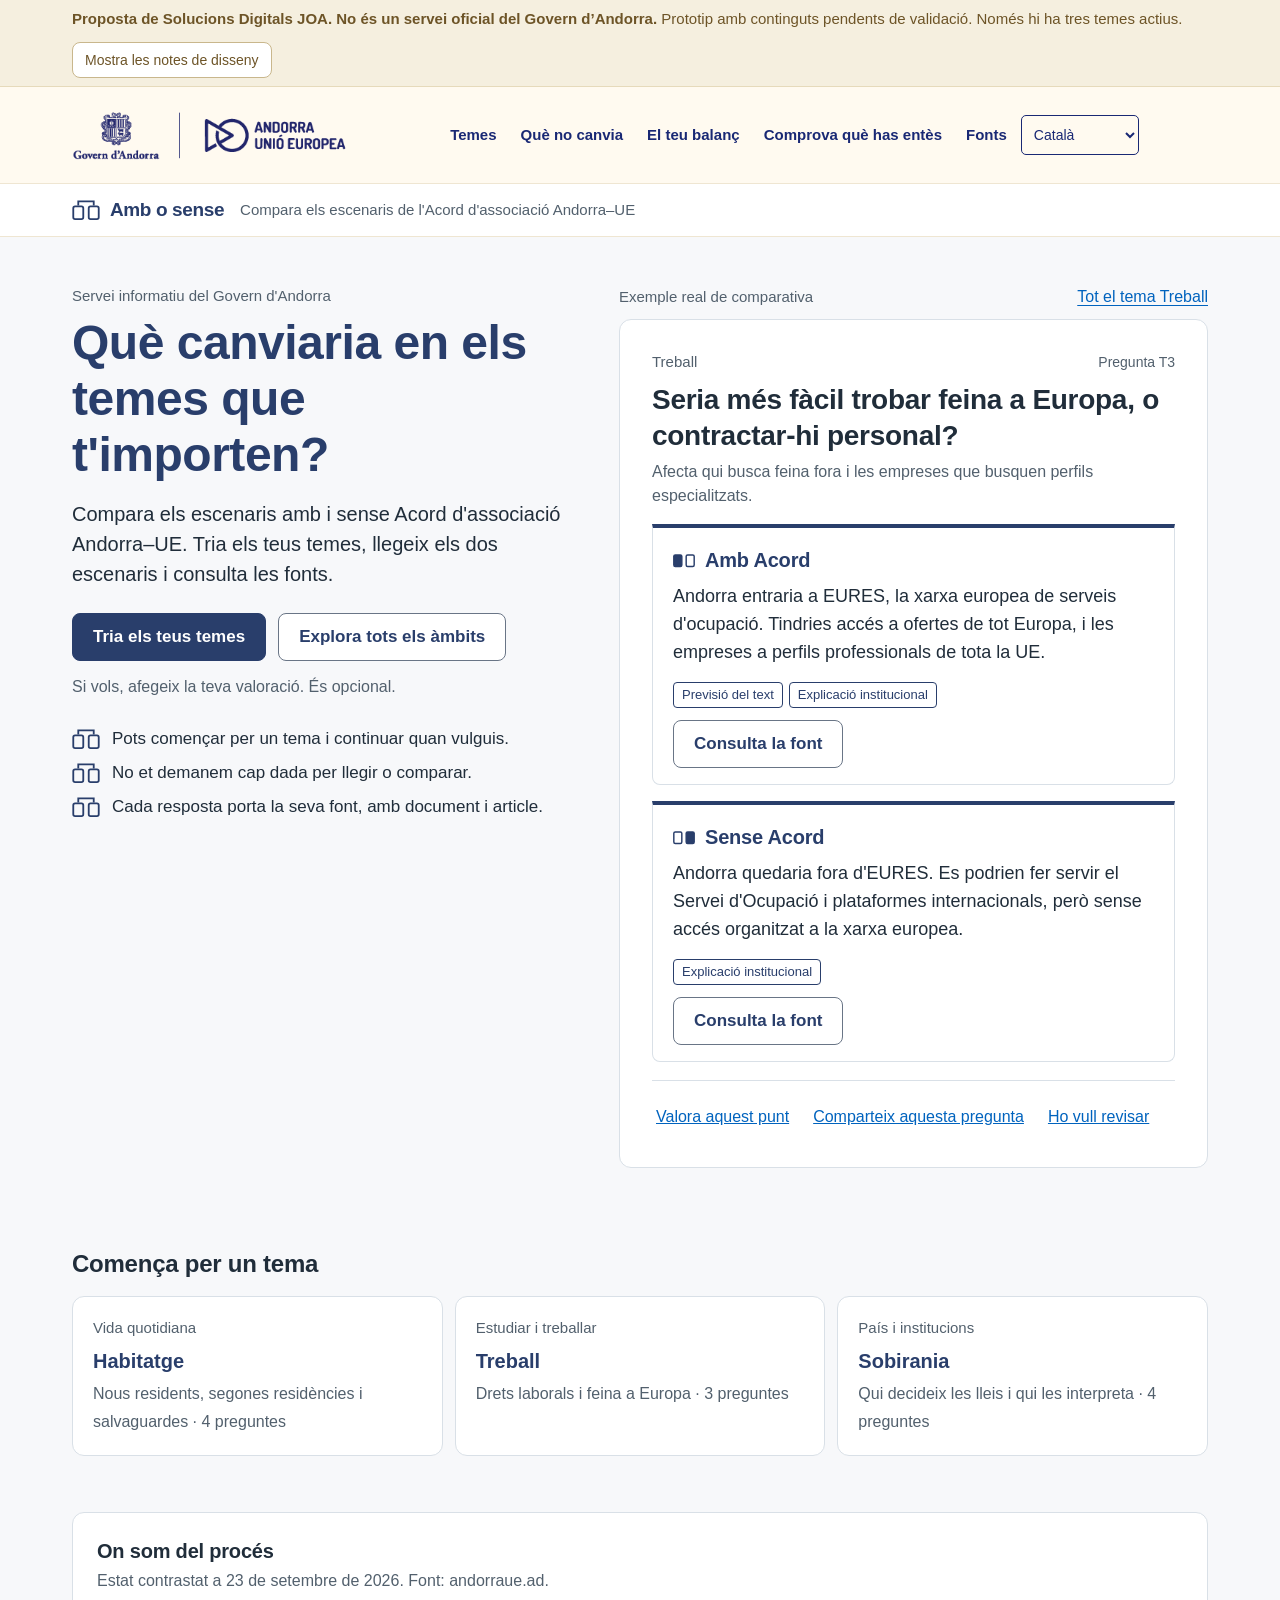
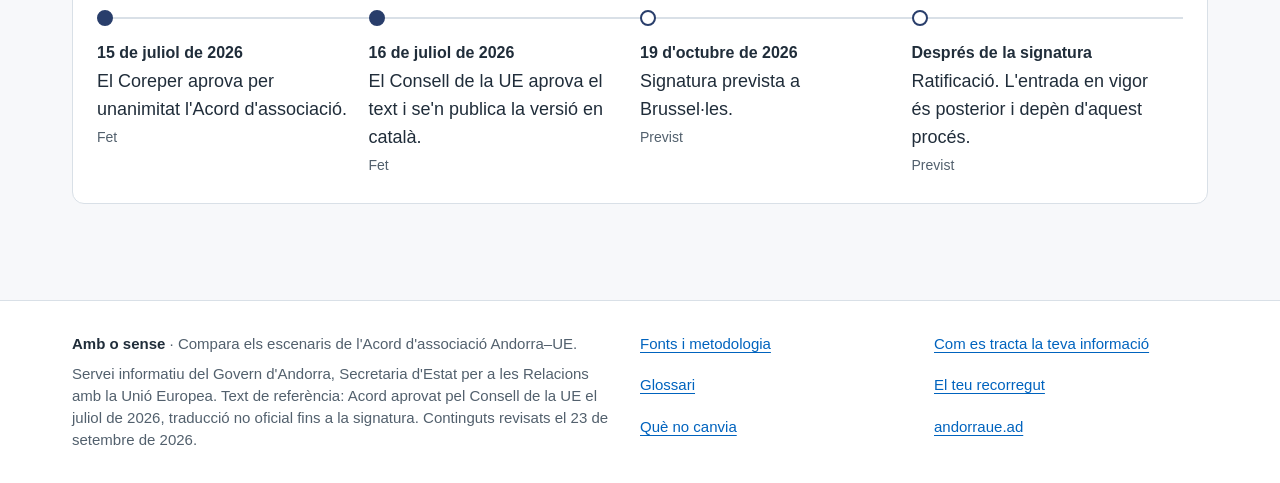
==== index.html @ d4668a9b "Prototip «Amb o sense» per a GitHub Pages Co-Authored-By: Claude Opus 5.5 (1M context) <noreply@anth" ====
<!doctype html>
<html lang="ca">
<head>
<meta charset="utf-8">
<meta name="viewport" content="width=device-width, initial-scale=1">
<title>Amb o sense · Acord d'associació Andorra–UE</title>
<meta name="description" content="Compara els escenaris amb i sense Acord d'associació Andorra–UE. Prototip de demostració.">
<meta name="referrer" content="no-referrer">
<meta name="robots" content="noindex, nofollow">
<meta http-equiv="Content-Security-Policy" content="default-src 'self'; img-src 'self' data:; style-src 'self' 'unsafe-inline'; script-src 'self'; connect-src 'none'; form-action 'none'">
<link rel="stylesheet" href="app.css">
</head>
<body>
<a class="sr" href="#app">Vés al contingut</a>
<div class="proto" role="note"><div class="wrap"><span><b>Proposta de Solucions Digitals JOA. No és un servei oficial del Govern d’Andorra.</b> Prototip amb continguts pendents de validació. Només hi ha tres temes actius.</span><button class="notes-toggle" data-act="notes" aria-pressed="false">Mostra les notes de disseny</button></div></div>
<header class="top">
  <div class="wrap bar">
    <button class="menu-btn" aria-expanded="false" aria-controls="menu" data-act="menu"><span class="burger" aria-hidden="true"><i></i><i></i><i></i></span><span class="sr">Menú</span></button>
    <a class="gov" href="#/" aria-label="Govern d'Andorra · Andorra Unió Europea. Inici"><img src="assets/govern-andorra-ue.png" alt="" width="375" height="75"></a>
    <nav id="menu" aria-label="Principal">
      <a href="#/temes" data-nav="temes">Temes</a>
      <a href="#/no-canvia" data-nav="no-canvia">Què no canvia</a>
      <a href="#/balanc" data-nav="balanc">El teu balanç</a>
      <a href="#/test" data-nav="test">Comprova què has entès</a>
      <a href="#/fonts" data-nav="fonts">Fonts</a>
      <label class="lang"><span class="sr">Llengua</span>
        <select aria-label="Llengua">
          <option selected>Català</option>
          <option disabled>Castellano · en preparació</option>
          <option disabled>Français · en preparació</option>
          <option disabled>Português · en preparació</option>
          <option disabled>English · en preparació</option>
        </select></label>
    </nav>
    <a class="cta" href="#/situacio">Tria els teus temes</a>
  </div>
  <div class="service"><div class="wrap"><a class="brand" href="#/"><svg class="mark" viewBox="0 0 30 22" aria-hidden="true"><path d="M6.5 6V1.5h17V6" fill="none" stroke="currentColor" stroke-width="2"/><rect x="1" y="7" width="11" height="14" rx="2" fill="none" stroke="currentColor" stroke-width="2"/><rect x="18" y="7" width="11" height="14" rx="2" fill="none" stroke="currentColor" stroke-width="2"/></svg><b>Amb o sense</b></a><span class="desc">Compara els escenaris de l'Acord d'associació Andorra–UE</span></div></div>
</header>
<main id="app" tabindex="-1"></main>
<footer class="foot">
  <div class="wrap cols">
    <div><p style="margin:0 0 8px"><b style="color:#202D3A">Amb o sense</b> · Compara els escenaris de l'Acord d'associació Andorra–UE.</p>
      <p style="margin:0">Servei informatiu del Govern d'Andorra, Secretaria d'Estat per a les Relacions amb la Unió Europea. Text de referència: Acord aprovat pel Consell de la UE el juliol de 2026, traducció no oficial fins a la signatura. Continguts revisats el 23 de setembre de 2026.</p></div>
    <ul><li><a href="#/fonts">Fonts i metodologia</a></li><li><a href="#/glossari">Glossari</a></li><li><a href="#/no-canvia">Què no canvia</a></li></ul>
    <ul><li><a href="#/privacitat">Com es tracta la teva informació</a></li><li><a href="#/resum">El teu recorregut</a></li><li><a href="https://www.andorraue.ad/ca/" rel="noopener">andorraue.ad</a></li></ul>
  </div>
</footer>
<script src="data.js"></script>
<script src="app.js"></script>
</body>
</html>
---- app.css ----
/* Amb o sense · estils de la demo. Paleta i tipografia segons estil.md (D04–D07, D14). */
:root{
  --blau:#293E6B; --enllac:#0063BE; --text:#202D3A; --text2:#52606D;
  --fons:#F7F8FA; --sup:#FFFFFF; --sel:#EAF0F8; --contorn:#697586; --sep:#D9E0E7;
  --avis-f:#F5EFDF; --avis-t:#6D5427;
  --r-ctl:8px; --r-card:12px;
  --font:"Helvetica Neue",Helvetica,Arial,sans-serif;
  --gutter:20px;
}
*{box-sizing:border-box}
html{-webkit-text-size-adjust:100%}
body{margin:0;background:var(--fons);color:var(--text);font-family:var(--font);font-size:18px;line-height:28px}
img{max-width:100%;display:block}
a{color:var(--enllac);text-decoration:underline;text-underline-offset:3px}
h1,h2,h3,h4{margin:0;font-weight:700;letter-spacing:-.01em}
p{margin:0 0 12px}
button,input,select{font:inherit;color:inherit}
:focus-visible{outline:3px solid var(--enllac);outline-offset:3px;border-radius:4px}
.sr{position:absolute;left:0;top:0;width:1px;height:1px;overflow:hidden;clip:rect(0 0 0 0);white-space:nowrap}
.btn{position:relative}
a.sr:focus{position:fixed;left:16px;top:16px;width:auto;height:auto;clip:auto;background:#fff;padding:12px 16px;z-index:70;border:2px solid var(--blau)}
.wrap{max-width:1200px;margin:0 auto;padding:0 var(--gutter)}
.narrow{max-width:760px}
@media (max-width:340px){:root{--gutter:16px}}
@media (min-width:900px){:root{--gutter:32px}}

/* Avís de prototip */
.proto{background:var(--avis-f);color:var(--avis-t);font-size:15px;line-height:22px;padding:8px 0;border-bottom:1px solid #E6DABB}
.proto .wrap{display:flex;gap:12px;align-items:center;justify-content:space-between;flex-wrap:wrap}
.proto b{font-weight:700}

/* Capçalera: continuïtat amb andorraue.ad */
:root{--aue-crema:#FFFAF0;--aue-blau:#192874}
header.top{background:var(--aue-crema);border-bottom:1px solid #EFE6D2;position:relative}
.bar{display:flex;align-items:center;gap:24px;min-height:96px}
.gov{flex:none}
.gov img{height:55px;width:auto}
.top nav{display:flex;align-items:center;gap:4px;margin:0 auto}
.top nav a{white-space:nowrap;color:var(--aue-blau);text-decoration:none;font-size:15px;font-weight:700;padding:10px 10px;border-radius:var(--r-ctl);min-height:44px;display:inline-flex;align-items:center}
.top nav a[aria-current="page"]{color:#000;box-shadow:inset 0 -2px 0 var(--aue-blau);border-radius:0}
.top nav a:hover{background:rgba(25,40,116,.06)}
.lang select{width:auto;max-width:118px;min-height:40px;border:1px solid var(--aue-blau);border-radius:5px;background:transparent;color:var(--aue-blau);padding:0 8px;font-size:14px}
.cta{border:1px solid var(--aue-blau);color:var(--aue-blau);border-radius:5px;padding:10px 15px;font-size:14px;text-decoration:none;white-space:nowrap;min-height:44px;display:inline-flex;align-items:center}
.cta:hover{background:var(--aue-blau);color:#fff}
.menu-btn{display:none;background:none;border:none;width:44px;height:44px;padding:0;cursor:pointer;color:var(--aue-blau)}
.burger{display:grid;gap:6px;width:26px;margin:auto}
.burger i{display:block;height:2px;background:currentColor;border-radius:1px;transition:transform .18s,opacity .18s}
.menu-btn[aria-expanded="true"] .burger i:nth-child(1){transform:translateY(8px) rotate(45deg)}
.menu-btn[aria-expanded="true"] .burger i:nth-child(2){opacity:0}
.menu-btn[aria-expanded="true"] .burger i:nth-child(3){transform:translateY(-8px) rotate(-45deg)}
.service{background:#fff;border-top:1px solid #EFE6D2}
.service .wrap{display:flex;align-items:center;gap:8px 16px;min-height:52px;flex-wrap:wrap;padding-top:6px;padding-bottom:6px}
.brand{display:inline-flex;align-items:center;gap:10px;text-decoration:none;color:var(--blau)}
.brand b{font-size:19px;letter-spacing:-.02em}
.brand .mark{width:28px;height:20px}
.service .desc{font-size:15px;color:var(--text2)}
@media (max-width:1380px){.cta{display:none}}
@media (max-width:1100px){
  .bar{min-height:64px;gap:12px}
  .menu-btn{display:block}
  .gov img{height:40px}
  .top nav{display:none;position:absolute;left:0;right:0;top:64px;z-index:35;background:var(--aue-crema);flex-direction:column;align-items:stretch;padding:8px var(--gutter) 16px;border-bottom:1px solid #EFE6D2;box-shadow:0 12px 24px rgba(32,45,58,.08)}
  .top nav.open{display:flex}
  .top nav a{font-size:17px;padding:12px 8px;border-bottom:1px solid #EFE6D2;border-radius:0}
  .top nav a[aria-current="page"]{box-shadow:inset 3px 0 0 var(--aue-blau);padding-left:14px}
  .lang{margin-top:12px}
  .lang select{width:100%;max-width:none;min-height:44px}
  .service .desc{font-size:14px;line-height:20px}
}
main{padding:32px 0 96px}
@media (min-width:900px){main{padding-top:48px}}

/* Botons D14 */
.btn{display:inline-flex;align-items:center;justify-content:center;gap:8px;min-height:48px;padding:10px 20px;border-radius:var(--r-ctl);border:1px solid var(--blau);background:var(--blau);color:#fff;font-size:17px;line-height:24px;font-weight:700;text-decoration:none;cursor:pointer}
.btn:hover{background:#1E2F52}
.btn.sec{background:#fff;color:var(--blau);border-color:var(--contorn)}
.btn.sec:hover{background:var(--sel)}
.btn.link{background:none;border:none;color:var(--enllac);text-decoration:underline;padding:10px 4px;font-weight:400}
.btn[disabled]{opacity:1;background:#fff;color:var(--text2);border-color:var(--sep);cursor:not-allowed}
.actions{display:flex;gap:12px;flex-wrap:wrap;align-items:center}

.eyebrow{font-size:15px;line-height:22px;color:var(--text2);margin-bottom:8px;display:block}
.muted{color:var(--text2)}
.small{font-size:16px;line-height:24px}

/* Portada */
.hero{display:grid;gap:32px;align-items:start}
@media (min-width:1000px){.hero{grid-template-columns:5fr 6fr;gap:56px}}
.hero h1{font-size:36px;line-height:40px;color:var(--blau);margin:6px 0 16px}
@media (min-width:900px){.hero h1{font-size:48px;line-height:56px}}
.hero .lead{font-size:20px;line-height:30px;margin-bottom:24px}
.promises{list-style:none;padding:0;margin:28px 0 0;display:grid;gap:10px}
.promises li{display:flex;gap:12px;align-items:flex-start;font-size:17px;line-height:24px}
.promises svg{flex:none;margin-top:2px;width:28px;height:20px;color:var(--blau)}
.igual .glyph{width:22px;height:16px}
.sample-label{display:flex;justify-content:space-between;align-items:baseline;gap:12px;margin-bottom:10px}
.quick{margin-top:56px}
.quick h2{font-size:24px;line-height:32px;margin-bottom:16px}
.quick-grid{display:grid;gap:12px}
@media (min-width:700px){.quick-grid{grid-template-columns:repeat(3,1fr)}}
.quick a{display:block;background:#fff;border:1px solid var(--sep);border-radius:var(--r-card);padding:20px;text-decoration:none;color:var(--text)}
.quick a:hover{border-color:var(--contorn)}
.quick a b{display:block;color:var(--blau);font-size:20px;line-height:28px;margin:8px 0 4px}
.proces{margin-top:56px;background:#fff;border:1px solid var(--sep);border-radius:var(--r-card);padding:24px}
.proces h2{font-size:20px;line-height:28px}
.proces ol{list-style:none;margin:16px 0 0;padding:0;display:grid;gap:0}
@media (min-width:900px){.proces ol{grid-template-columns:repeat(4,1fr)}}
.proces li{position:relative;padding:0 0 16px 28px;border-left:2px solid var(--sep);margin-left:7px}
@media (min-width:900px){.proces li{border-left:none;border-top:2px solid var(--sep);padding:20px 16px 0 0;margin:8px 0 0}}
.proces li::before{content:"";position:absolute;left:-9px;top:4px;width:12px;height:12px;border-radius:50%;background:#fff;border:2px solid var(--blau)}
@media (min-width:900px){.proces li::before{left:0;top:-9px}}
.proces li.fet::before{background:var(--blau)}
.proces time{display:block;font-weight:700;font-size:16px}
.proces .estat{font-size:14px;color:var(--text2)}

/* Encapçalaments de pàgina */
.pagehead{margin-bottom:28px}
.pagehead h1{font-size:30px;line-height:38px;color:var(--blau)}
@media (min-width:900px){.pagehead h1{font-size:36px;line-height:44px}}
.pagehead p{margin-top:10px;max-width:680px}
.crumbs{font-size:15px;margin-bottom:8px}

/* Situacions */
.chips{display:flex;flex-wrap:wrap;gap:10px;margin:8px 0 24px}
.chip{position:relative}
.chip input{position:absolute;opacity:0;inset:0;margin:0;cursor:pointer}
.chip label{display:inline-flex;align-items:center;gap:8px;min-height:48px;padding:10px 16px;border:1px solid var(--contorn);border-radius:999px;background:#fff;cursor:pointer;font-size:17px;line-height:24px}
.chip input:checked+label{background:var(--sel);border:2px solid var(--blau);padding:9px 15px;font-weight:700;color:var(--blau)}
.chip input:focus-visible+label{outline:3px solid var(--enllac);outline-offset:3px}
.chip input:disabled+label{border-color:var(--sep);color:var(--text2);cursor:not-allowed;background:var(--fons)}
.chip .tick{display:none}
.chip input:checked+label .tick{display:inline}
.proposal{background:#fff;border:1px solid var(--sep);border-radius:var(--r-card);padding:20px;margin-bottom:24px}

/* Temes */
.family{margin-bottom:32px}
.family h2{font-size:20px;line-height:28px;margin-bottom:12px}
.tgrid{display:grid;gap:12px}
@media (min-width:640px){.tgrid{grid-template-columns:repeat(2,1fr)}}
@media (min-width:1000px){.tgrid{grid-template-columns:repeat(4,1fr)}}
.tcard{position:relative;background:#fff;border:1px solid var(--sep);border-radius:var(--r-card);padding:18px 18px 16px;display:flex;flex-direction:column;gap:6px;min-height:128px}
.tcard input{position:absolute;opacity:0;inset:0;margin:0;cursor:pointer;z-index:1}
.tcard .nom{font-weight:700;font-size:19px;line-height:26px;color:var(--blau);padding-right:36px}
.tcard .fr{font-size:16px;line-height:24px;color:var(--text2)}
.tcard .box{position:absolute;top:16px;right:16px;width:26px;height:26px;border:2px solid var(--contorn);border-radius:6px;background:#fff;display:grid;place-items:center}
.tcard .box svg{display:none}
.tcard.on{background:var(--sel);border:2px solid var(--blau);padding:17px 17px 15px}
.tcard.on .box{background:var(--blau);border-color:var(--blau)}
.tcard.on .box svg{display:block}
.tcard:has(input:focus-visible){outline:3px solid var(--enllac);outline-offset:3px}
.tcard.off{background:var(--fons)}
.tcard.off .nom{color:var(--text2)}
.tcard .soon{font-size:14px;line-height:20px;color:var(--avis-t);margin-top:auto}
.tcard .state{font-size:14px;line-height:20px;color:var(--blau);font-weight:700;margin-top:auto}
.tcard a.open{position:relative;z-index:2;font-size:15px;margin-top:auto}
.bar-bottom{position:sticky;bottom:0;background:#fff;border-top:1px solid var(--sep);padding:12px 0;margin-top:24px;box-shadow:0 -4px 16px rgba(32,45,58,.06)}
.bar-bottom .wrap{display:flex;align-items:center;justify-content:space-between;gap:12px;flex-wrap:wrap}

/* Pàgina de tema */
.tema-layout{display:grid;gap:32px}
@media (min-width:1100px){.tema-layout{grid-template-columns:240px 1fr}}
.side{display:none}
@media (min-width:1100px){.side{display:block;position:sticky;top:24px;align-self:start}}
.side h2{font-size:15px;line-height:22px;color:var(--text2);font-weight:700;margin-bottom:8px}
.side ol{list-style:none;padding:0;margin:0 0 20px}
.side li a{display:block;padding:8px 12px;border-left:3px solid transparent;color:var(--text);text-decoration:none;font-size:16px;line-height:22px}
.side li a[aria-current="true"]{border-left-color:var(--blau);color:var(--blau);font-weight:700;background:#fff}
.intro{font-size:20px;line-height:30px;max-width:720px}

.valtoggle{display:flex;gap:16px;align-items:center;justify-content:space-between;flex-wrap:wrap;background:#fff;border:1px solid var(--sep);border-radius:var(--r-card);padding:16px 20px;margin:24px 0}
.switch{display:inline-flex;align-items:center;gap:12px;cursor:pointer;min-height:44px}
.switch input{position:absolute;opacity:0;width:1px;height:1px}
.switch .trk{width:48px;height:28px;border-radius:14px;background:#fff;border:2px solid var(--contorn);position:relative;flex:none;transition:background .18s}
.switch .trk::after{content:"";position:absolute;top:3px;left:3px;width:18px;height:18px;border-radius:50%;background:var(--contorn);transition:transform .18s,background .18s}
.switch input:checked+.trk{background:var(--blau);border-color:var(--blau)}
.switch input:checked+.trk::after{transform:translateX(20px);background:#fff}
.switch input:focus-visible+.trk{outline:3px solid var(--enllac);outline-offset:3px}

/* Grups de ràdio (importància i valoració) */
fieldset{border:none;margin:0;padding:0;min-width:0}
legend{padding:0;font-weight:700;font-size:17px;line-height:24px;margin-bottom:10px}
.radios{display:flex;flex-wrap:wrap;gap:8px}
.radio{position:relative}
.radio input{position:absolute;opacity:0;inset:0;margin:0;cursor:pointer}
.radio span{display:inline-flex;align-items:center;min-height:44px;padding:8px 14px;border:1px solid var(--contorn);border-radius:var(--r-ctl);background:#fff;font-size:16px;line-height:22px;cursor:pointer}
.radio input:checked+span{background:var(--sel);border:2px solid var(--blau);padding:7px 13px;color:var(--blau);font-weight:700}
.radio input:checked+span::before{content:"✓";margin-right:6px}
.radio input:focus-visible+span{outline:3px solid var(--enllac);outline-offset:3px}
.radio.ns span{border-style:dashed}
.pend{display:inline-block;font-size:14px;line-height:20px;color:var(--avis-t);background:var(--avis-f);padding:2px 8px;border-radius:4px;margin-left:8px;font-weight:400;vertical-align:middle}
.imp{background:#fff;border:1px solid var(--sep);border-radius:var(--r-card);padding:20px;margin-bottom:24px}

/* Fitxa comparativa D09 */
.qcard{container-type:inline-size;background:#fff;border:1px solid var(--sep);border-radius:var(--r-card);padding:20px;margin-bottom:24px;scroll-margin-top:24px}
@media (min-width:700px){.qcard{padding:28px 32px}}
.qhead{display:flex;flex-wrap:wrap;gap:8px 16px;align-items:baseline;justify-content:space-between;margin-bottom:6px}
.qid{font-size:14px;color:var(--text2)}
.qcard h2,.qcard h3.q{font-size:24px;line-height:32px;color:var(--text);margin-bottom:6px}
@media (min-width:900px){.qcard h2,.qcard h3.q{font-size:28px;line-height:36px}}
.qctx{color:var(--text2);font-size:16px;line-height:24px;margin-bottom:16px}
.igual{display:inline-flex;align-items:center;gap:8px;font-size:15px;line-height:20px;font-weight:700;color:var(--blau);background:var(--sel);border:1px solid #C9D6EA;padding:6px 10px;border-radius:var(--r-ctl);margin-bottom:16px}
.pair{display:grid;gap:16px;margin-top:8px}
@container (min-width:760px){.pair{grid-template-columns:1fr 1fr;gap:24px}}
.scen{border:1px solid var(--sep);border-top:4px solid var(--blau);border-radius:0 0 var(--r-ctl) var(--r-ctl);padding:18px 20px 16px;display:flex;flex-direction:column;background:#fff}
.scen h4{font-size:20px;line-height:28px;color:var(--blau);margin-bottom:8px;display:flex;align-items:center;gap:10px}
.scen h4 .glyph{width:22px;height:16px;flex:none}
.scen p.resp{margin-bottom:12px}
.tags{display:flex;flex-wrap:wrap;gap:6px;margin:4px 0 12px}
.tag{font-size:13px;line-height:18px;padding:3px 8px;border-radius:4px;border:1px solid var(--contorn);color:var(--text2);background:#fff}
.tag.nat{border-color:var(--blau);color:var(--blau)}
.qual{background:var(--avis-f);color:var(--avis-t);border-radius:var(--r-ctl);padding:10px 12px;font-size:16px;line-height:24px;margin-bottom:10px}
.qual b{display:block;font-size:13px;line-height:18px;text-transform:none;letter-spacing:.02em}
.minitab{width:100%;border-collapse:collapse;margin:0 0 12px;font-size:16px;line-height:22px}
.minitab caption{text-align:left;font-weight:700;font-size:15px;padding-bottom:6px}
.minitab td{padding:8px 0;border-bottom:1px solid var(--sep)}
.minitab td:last-child{text-align:right;font-weight:700;font-variant-numeric:tabular-nums;font-size:18px}
.minitab + .note-src{font-size:14px;line-height:20px;color:var(--text2);margin:-4px 0 12px}
.srcbtn{margin-top:auto;align-self:flex-start}
.mante{margin-top:16px;border-left:3px solid var(--sep);padding:4px 0 4px 16px}
.mante b{font-size:15px;display:block}
.pendent-src{font-size:14px;line-height:20px;color:var(--text2);margin-top:12px}
.qfoot{display:flex;flex-wrap:wrap;gap:8px 16px;align-items:center;margin-top:18px;padding-top:14px;border-top:1px solid var(--sep)}
.qfoot .btn.link{font-size:16px;min-height:44px}
.rate{margin-top:18px;padding-top:18px;border-top:1px solid var(--sep)}
.rate > p{font-weight:700;margin-bottom:12px}
.rate-grid{display:grid;gap:18px}
@container (min-width:760px){.rate-grid{grid-template-columns:1fr 1fr;gap:24px}}
.toast{position:fixed;left:50%;bottom:24px;transform:translateX(-50%);background:var(--text);color:#fff;padding:12px 18px;border-radius:var(--r-ctl);font-size:16px;z-index:60;max-width:calc(100% - 32px)}
.nextnav{display:flex;justify-content:space-between;gap:12px;flex-wrap:wrap;margin-top:8px}

/* Panell de fonts D10 */
.scrim{position:fixed;inset:0;background:rgba(32,45,58,.35);z-index:40}
.panel{position:fixed;top:0;right:0;bottom:0;width:100%;max-width:520px;background:#fff;z-index:50;display:flex;flex-direction:column;box-shadow:-8px 0 32px rgba(32,45,58,.16)}
.panel header{display:flex;justify-content:space-between;align-items:center;gap:12px;padding:16px 20px;border-bottom:1px solid var(--sep)}
.panel header h2{font-size:20px;line-height:28px}
.panel .body{overflow:auto;padding:20px}
.frag{border:1px solid var(--sep);border-radius:var(--r-ctl);margin-bottom:20px}
.frag .meta{padding:14px 16px;border-bottom:1px solid var(--sep);background:var(--fons);border-radius:var(--r-ctl) var(--r-ctl) 0 0}
.frag .meta dl{margin:8px 0 0;display:grid;grid-template-columns:auto 1fr;gap:2px 12px;font-size:14px;line-height:20px}
.frag .meta dt{color:var(--text2)}
.frag .meta dd{margin:0}
.frag blockquote{margin:0;padding:16px;font-size:17px;line-height:27px;border-left:4px solid var(--blau)}
.frag .fnote{padding:0 16px 12px;font-size:14px;line-height:20px;color:var(--avis-t)}
.frag .flink{padding:0 16px 14px}
.who{font-size:14px;line-height:20px;color:var(--text2);border-top:1px solid var(--sep);padding-top:14px}

/* Balanç D13 */
.coverage{background:#fff;border:1px solid var(--sep);border-radius:var(--r-card);padding:20px;margin-bottom:24px}
.coverage.partial{background:var(--avis-f);border-color:#E6DABB;color:var(--avis-t)}
.result{background:#fff;border:1px solid var(--sep);border-radius:var(--r-card);padding:20px 24px;margin-bottom:16px}
.result h2,.result h3{font-size:20px;line-height:28px;margin-bottom:4px}
.result .imp-note{font-size:15px;color:var(--text2);margin-bottom:12px}
.bars{display:grid;gap:14px;margin-top:10px}
.brow{display:grid;grid-template-columns:120px 1fr 56px;gap:12px;align-items:center}
@media (max-width:480px){.brow{grid-template-columns:1fr 56px}.brow .bl{grid-column:1/-1}}
.bl{font-weight:700;font-size:16px}
.track{position:relative;height:20px;background:var(--fons);border:1px solid var(--sep);border-radius:4px}
.fill{position:absolute;left:0;top:0;bottom:0;background:var(--blau);border-radius:3px 0 0 3px;transition:width .2s}
.ticks{position:absolute;top:-4px;bottom:-4px;left:50%;border-left:2px solid var(--contorn)}
.bv{font-weight:700;font-variant-numeric:tabular-nums;text-align:right;font-size:18px}
.scale{display:grid;grid-template-columns:120px 1fr 56px;gap:12px;font-size:13px;color:var(--text2)}
.scale span{display:flex;justify-content:space-between}
@media (max-width:480px){.scale{grid-template-columns:1fr 56px}.scale>i{display:none}}
.result.general{border:2px solid var(--blau)}
.result.general .bv{font-size:24px}
.stable{font-size:17px;margin:20px 0}
.method ol{padding-left:22px}
.method li{margin-bottom:6px}
.method table{border-collapse:collapse;width:100%;font-size:16px;margin:12px 0}
.method th,.method td{border-bottom:1px solid var(--sep);padding:8px 6px;text-align:left}
.method td.n{text-align:right;font-variant-numeric:tabular-nums}
details{background:#fff;border:1px solid var(--sep);border-radius:var(--r-card);padding:0 20px;margin-bottom:16px}
details summary{cursor:pointer;min-height:56px;display:flex;align-items:center;font-weight:700;color:var(--blau)}
details[open] summary{border-bottom:1px solid var(--sep);margin-bottom:16px}
details > div{padding-bottom:20px}

/* Test D15 */
.tq{background:#fff;border:1px solid var(--sep);border-radius:var(--r-card);padding:24px;margin-bottom:20px}
.tq h2{font-size:22px;line-height:30px;margin:4px 0 16px}
.opts{display:grid;gap:10px}
.opt{position:relative}
.opt input{position:absolute;opacity:0;inset:0;margin:0}
.opt span{display:block;min-height:48px;padding:12px 16px;border:1px solid var(--contorn);border-radius:var(--r-ctl);background:#fff;cursor:pointer}
.opt input:checked+span{border:2px solid var(--blau);background:var(--sel);padding:11px 15px}
.opt input:focus-visible+span{outline:3px solid var(--enllac);outline-offset:3px}
.opt input:disabled+span{cursor:default}
.opt.ok span{border:2px solid var(--blau);padding:11px 15px}
.opt.ok span::after{content:" · Resposta del document";font-weight:700;color:var(--blau)}
.feedback{margin-top:16px;padding:14px 16px;border-radius:var(--r-ctl);background:var(--fons);border:1px solid var(--sep)}

/* Llistes i textos */
.list{padding-left:22px}
.list li{margin-bottom:8px}
.gloss dt{font-weight:700;color:var(--blau);margin-top:16px}
.gloss dd{margin:4px 0 0}
.card{background:#fff;border:1px solid var(--sep);border-radius:var(--r-card);padding:24px;margin-bottom:20px}
.card h2{font-size:22px;line-height:30px;margin-bottom:12px}

/* Peu */
footer.foot{background:#fff;border-top:1px solid var(--sep);padding:32px 0;font-size:15px;line-height:22px;color:var(--text2)}
footer.foot .cols{display:grid;gap:20px}
@media (min-width:800px){footer.foot .cols{grid-template-columns:2fr 1fr 1fr}}
footer.foot a{color:var(--enllac)}
footer.foot ul{list-style:none;padding:0;margin:0;display:grid;gap:6px}

/* Notes de disseny (mode presentació) */
.dnote{display:none}
body.notes .dnote{display:block;border:1px dashed #8A6A2E;background:#FFFBF0;color:#5A451E;border-radius:var(--r-ctl);padding:10px 14px;font-size:14px;line-height:20px;margin:12px 0}
.dnote b{color:#3F300F}
.notes-toggle{background:#fff;border:1px solid #C9B78C;color:var(--avis-t);border-radius:var(--r-ctl);min-height:36px;padding:4px 12px;font-size:14px;cursor:pointer}
.notes-toggle[aria-pressed="true"]{background:var(--avis-t);color:#fff}

@media (prefers-reduced-motion:reduce){*{transition:none!important;scroll-behavior:auto!important}}
@media print{
  *{-webkit-print-color-adjust:exact;print-color-adjust:exact}
  .fill{background:none!important;border-top:18px solid #293E6B;height:0;top:0}
  .menu-btn,.cta,.top nav,.service .desc,.toast{display:none!important}
  header.top{border:none}
  .bar{min-height:0;padding-top:8px;padding-bottom:8px}
  .proto,.notes-toggle,.no-print,.bar-bottom,.qfoot,.srcbtn{display:none!important}
  body{background:#fff;font-size:12pt;line-height:1.45}
  .qcard,.result,.card,.coverage{break-inside:avoid;border-color:#999}
  main{padding:0}
  a{color:#000}
}

[tabindex="-1"]:focus{outline:none}
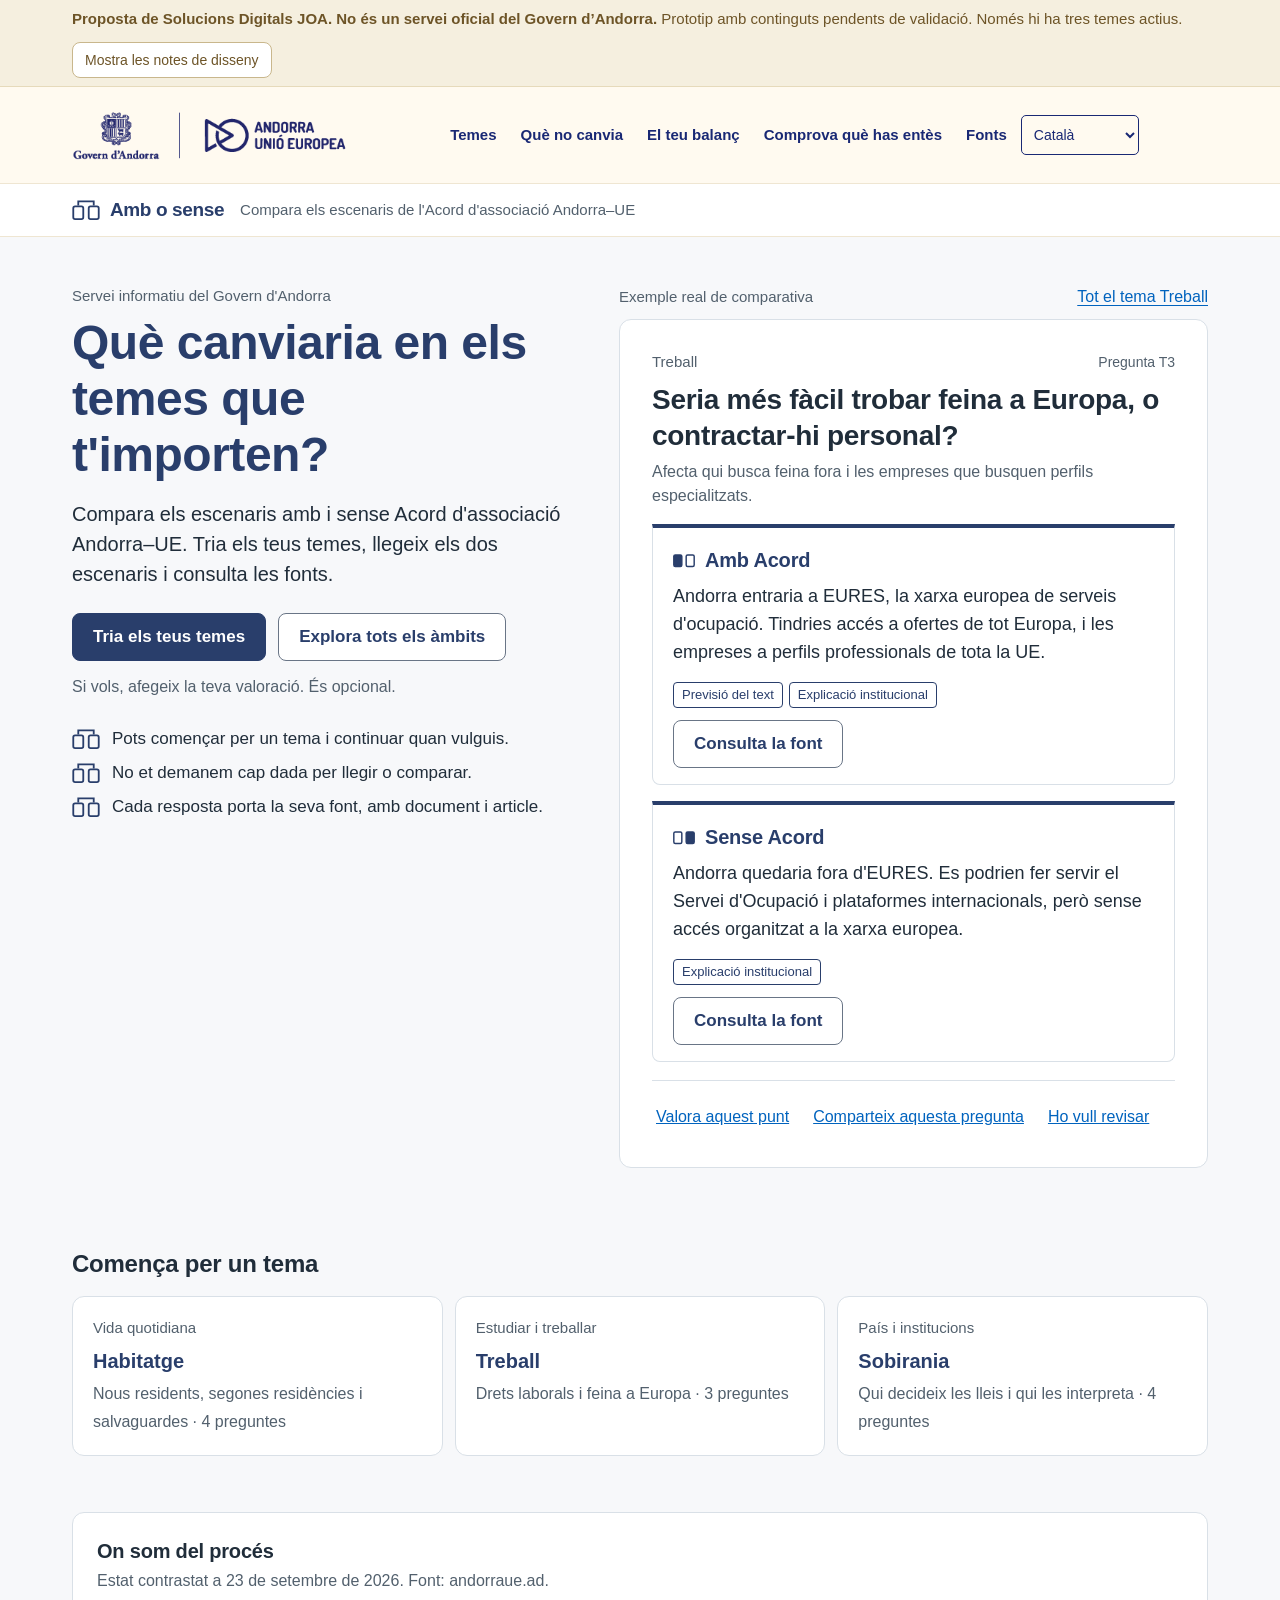
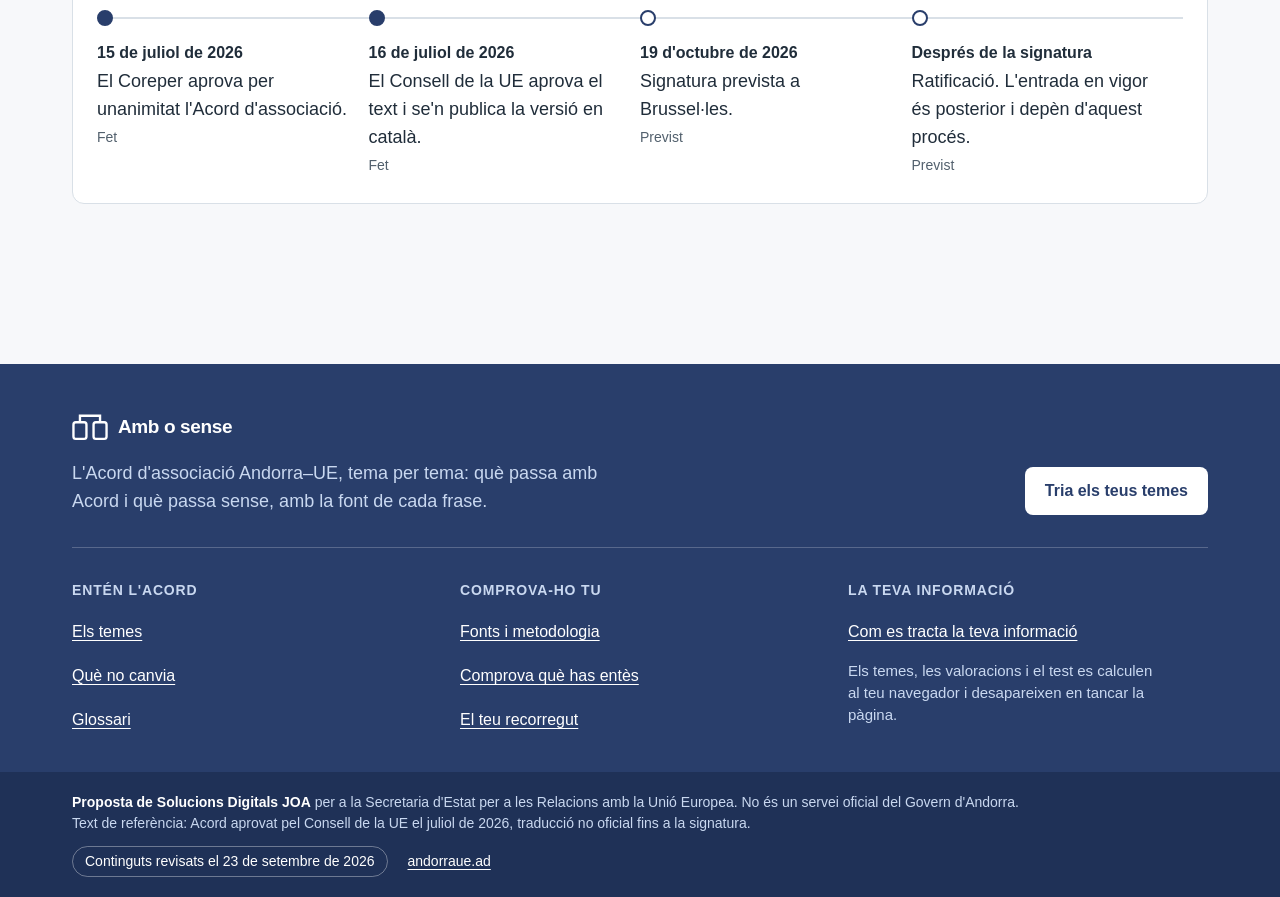
==== commit 9c22253d: "Test amb correcció en verd i vermell i peu de pàgina redissenyat - Test: resposta del document en ve" ====
--- a/index.html
+++ b/index.html
@@ -38,12 +38,29 @@
 </header>
 <main id="app" tabindex="-1"></main>
 <footer class="foot">
-  <div class="wrap cols">
-    <div><p style="margin:0 0 8px"><b style="color:#202D3A">Amb o sense</b> · Compara els escenaris de l'Acord d'associació Andorra–UE.</p>
-      <p style="margin:0">Servei informatiu del Govern d'Andorra, Secretaria d'Estat per a les Relacions amb la Unió Europea. Text de referència: Acord aprovat pel Consell de la UE el juliol de 2026, traducció no oficial fins a la signatura. Continguts revisats el 23 de setembre de 2026.</p></div>
-    <ul><li><a href="#/fonts">Fonts i metodologia</a></li><li><a href="#/glossari">Glossari</a></li><li><a href="#/no-canvia">Què no canvia</a></li></ul>
-    <ul><li><a href="#/privacitat">Com es tracta la teva informació</a></li><li><a href="#/resum">El teu recorregut</a></li><li><a href="https://www.andorraue.ad/ca/" rel="noopener">andorraue.ad</a></li></ul>
+  <div class="wrap">
+    <div class="foot-top">
+      <div class="foot-brand">
+        <a class="brand" href="#/"><svg class="mark" viewBox="0 0 30 22" aria-hidden="true"><path d="M6.5 6V1.5h17V6" fill="none" stroke="currentColor" stroke-width="2"/><rect x="1" y="7" width="11" height="14" rx="2" fill="none" stroke="currentColor" stroke-width="2"/><rect x="18" y="7" width="11" height="14" rx="2" fill="none" stroke="currentColor" stroke-width="2"/></svg><b>Amb o sense</b></a>
+        <p>L'Acord d'associació Andorra–UE, tema per tema: què passa amb Acord i què passa sense, amb la font de cada frase.</p>
+      </div>
+      <a class="foot-cta" href="#/situacio">Tria els teus temes</a>
+    </div>
+    <div class="foot-cols">
+      <nav aria-labelledby="f1"><h2 id="f1">Entén l'Acord</h2>
+        <ul><li><a href="#/temes">Els temes</a></li><li><a href="#/no-canvia">Què no canvia</a></li><li><a href="#/glossari">Glossari</a></li></ul></nav>
+      <nav aria-labelledby="f2"><h2 id="f2">Comprova-ho tu</h2>
+        <ul><li><a href="#/fonts">Fonts i metodologia</a></li><li><a href="#/test">Comprova què has entès</a></li><li><a href="#/resum">El teu recorregut</a></li></ul></nav>
+      <nav aria-labelledby="f3"><h2 id="f3">La teva informació</h2>
+        <ul><li><a href="#/privacitat">Com es tracta la teva informació</a></li></ul>
+        <p class="foot-note">Els temes, les valoracions i el test es calculen al teu navegador i desapareixen en tancar la pàgina.</p></nav>
+    </div>
   </div>
+  <div class="foot-bottom"><div class="wrap">
+      <p><b>Proposta de Solucions Digitals JOA</b> per a la Secretaria d'Estat per a les Relacions amb la Unió Europea. No és un servei oficial del Govern d'Andorra.<br>
+      Text de referència: Acord aprovat pel Consell de la UE el juliol de 2026, traducció no oficial fins a la signatura.</p>
+      <p class="foot-meta"><span class="pill">Continguts revisats el 23 de setembre de 2026</span><a href="https://www.andorraue.ad/ca/" rel="noopener">andorraue.ad</a></p>
+  </div></div>
 </footer>
 <script src="data.js"></script>
 <script src="app.js"></script>
--- a/app.css
+++ b/app.css
@@ -284,9 +284,22 @@
 .opt input:checked+span{border:2px solid var(--blau);background:var(--sel);padding:11px 15px}
 .opt input:focus-visible+span{outline:3px solid var(--enllac);outline-offset:3px}
 .opt input:disabled+span{cursor:default}
-.opt.ok span{border:2px solid var(--blau);padding:11px 15px}
-.opt.ok span::after{content:" · Resposta del document";font-weight:700;color:var(--blau)}
-.feedback{margin-top:16px;padding:14px 16px;border-radius:var(--r-ctl);background:var(--fons);border:1px solid var(--sep)}
+/* Correcció del test: únic lloc amb verd i vermell (estil.md D15). Sempre amb icona i text. */
+:root{--ok:#1D6B3A;--ok-f:#E9F4EC;--ko:#A12C2C;--ko-f:#FBEDEC}
+.opt .ico{display:inline-block;vertical-align:-4px;margin-right:10px;flex:none}
+.opt .badge{display:block;font-style:normal;font-size:15px;line-height:22px;font-weight:700;margin-top:2px}
+.opt.ok span,.opt.ok input:checked+span{border:2px solid var(--ok);background:var(--ok-f);padding:11px 15px}
+.opt.ok .ico,.opt.ok .badge{color:var(--ok)}
+.opt.ko span,.opt.ko input:checked+span{border:2px solid var(--ko);background:var(--ko-f);padding:11px 15px}
+.opt.ko .ico,.opt.ko .badge{color:var(--ko)}
+.opt input:disabled:not(:checked)+span{color:var(--text2)}
+.opt.ok input:disabled+span,.opt.ko input:disabled+span{color:var(--text)}
+.feedback{margin-top:16px;padding:14px 16px;border-radius:var(--r-ctl);background:var(--fons);border:1px solid var(--sep);border-left-width:4px}
+.feedback.ok{border-left-color:var(--ok)}
+.feedback.ok b{color:var(--ok)}
+.feedback.ko{border-left-color:var(--ko)}
+.feedback.ko b{color:var(--ko)}
+@media (prefers-reduced-motion:no-preference){.feedback{animation:fb .18s ease-out}@keyframes fb{from{opacity:0;transform:translateY(-4px)}to{opacity:1;transform:none}}}
 
 /* Llistes i textos */
 .list{padding-left:22px}
@@ -296,12 +309,30 @@
 .card{background:#fff;border:1px solid var(--sep);border-radius:var(--r-card);padding:24px;margin-bottom:20px}
 .card h2{font-size:22px;line-height:30px;margin-bottom:12px}
 
-/* Peu */
-footer.foot{background:#fff;border-top:1px solid var(--sep);padding:32px 0;font-size:15px;line-height:22px;color:var(--text2)}
-footer.foot .cols{display:grid;gap:20px}
-@media (min-width:800px){footer.foot .cols{grid-template-columns:2fr 1fr 1fr}}
-footer.foot a{color:var(--enllac)}
-footer.foot ul{list-style:none;padding:0;margin:0;display:grid;gap:6px}
+/* Peu: bloc blau institucional (#293E6B), text blanc 10,5:1, text secundari #C9D8F0 7,3:1 */
+footer.foot{background:var(--blau);color:#fff;margin-top:64px;padding:48px 0 0;font-size:16px;line-height:24px}
+footer.foot a{color:#fff;text-underline-offset:3px}
+footer.foot a:hover{text-decoration-thickness:2px}
+footer.foot :focus-visible{outline-color:#fff}
+.foot-top{display:flex;flex-wrap:wrap;gap:24px;align-items:flex-end;justify-content:space-between;padding-bottom:32px;border-bottom:1px solid rgba(255,255,255,.22)}
+.foot-brand{max-width:560px}
+.foot-brand .brand{color:#fff;font-size:24px;line-height:30px}
+.foot-brand .brand .mark{width:36px;height:26px}
+.foot-brand p{margin:12px 0 0;color:#C9D8F0;font-size:18px;line-height:28px}
+.foot-cta{display:inline-flex;align-items:center;min-height:48px;padding:10px 20px;border-radius:var(--r-ctl);background:#fff;color:var(--blau)!important;font-weight:700;text-decoration:none}
+.foot-cta:hover{background:var(--sel)}
+.foot-cols{display:grid;gap:28px;padding:32px 0}
+@media (min-width:800px){.foot-cols{grid-template-columns:repeat(3,1fr)}}
+.foot-cols h2{font-size:14px;line-height:20px;letter-spacing:.06em;text-transform:uppercase;color:#C9D8F0;margin:0 0 12px}
+.foot-cols ul{list-style:none;padding:0;margin:0;display:grid;gap:4px}
+.foot-cols li a{display:inline-flex;align-items:center;min-height:40px}
+.foot-note{margin:8px 0 0;color:#C9D8F0;font-size:15px;line-height:22px;max-width:320px}
+.foot-bottom{background:#1F3157;padding:20px 0;font-size:14px;line-height:21px;color:#C9D8F0}
+.foot-bottom .wrap{display:flex;flex-wrap:wrap;gap:12px 32px;align-items:center;justify-content:space-between}
+.foot-bottom p{margin:0}
+.foot-bottom b{color:#fff;font-weight:700}
+.foot-meta{display:flex;flex-wrap:wrap;gap:12px 20px;align-items:center}
+.pill{border:1px solid rgba(255,255,255,.35);border-radius:999px;padding:4px 12px;color:#fff}
 
 /* Notes de disseny (mode presentació) */
 .dnote{display:none}
@@ -322,6 +353,10 @@
   .qcard,.result,.card,.coverage{break-inside:avoid;border-color:#999}
   main{padding:0}
   a{color:#000}
+  footer.foot{background:#fff;color:#000;margin-top:24px;padding-top:12px;border-top:1px solid #999}
+  .foot-top,.foot-cols{display:none}
+  .foot-bottom{background:none;color:#000;padding:0}
+  .foot-bottom b,.pill,footer.foot a{color:#000}
 }
 
 [tabindex="-1"]:focus{outline:none}
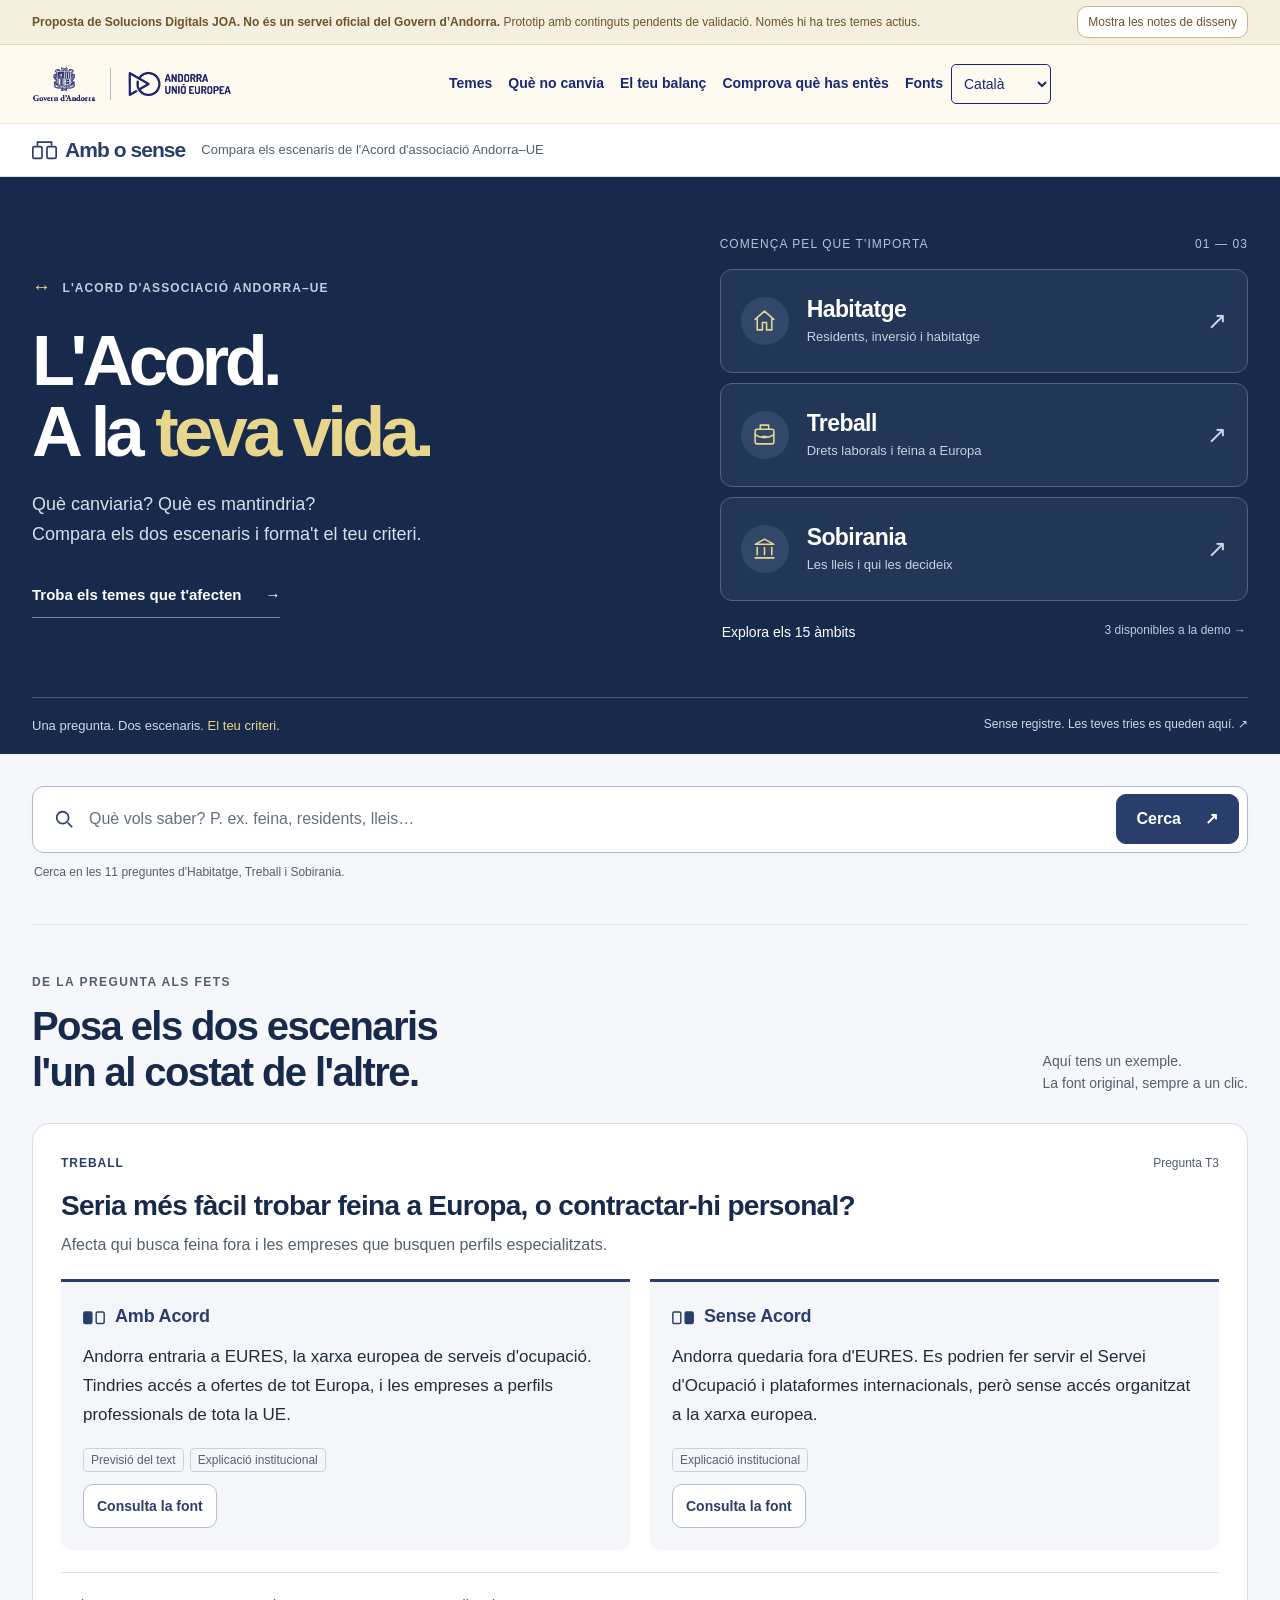
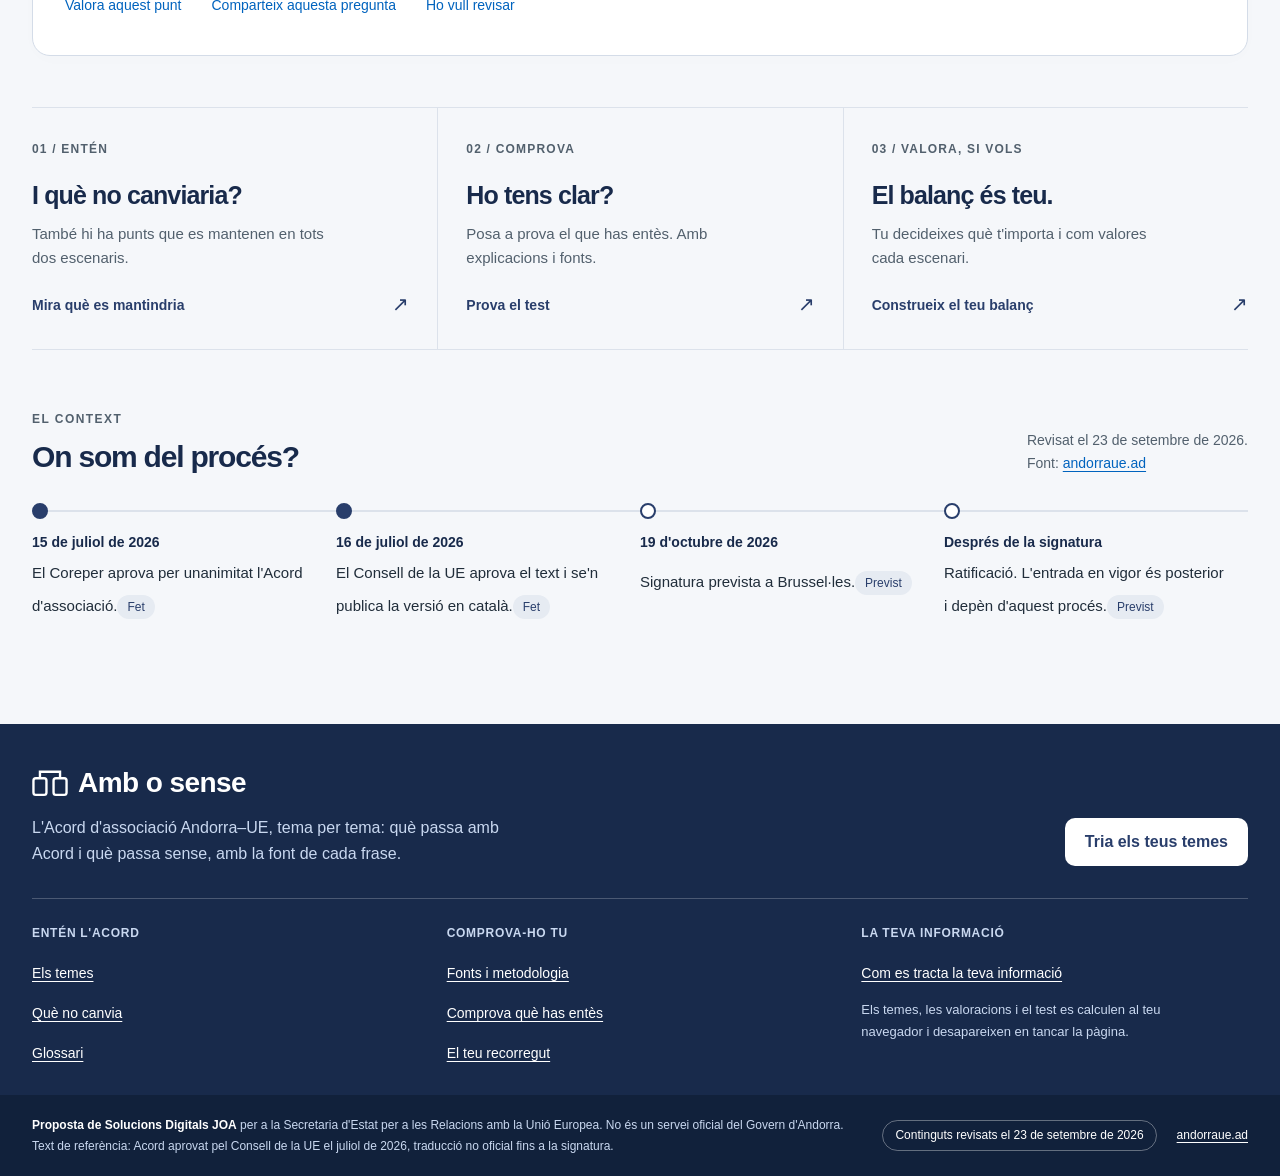
==== commit 608b6ca9: "Publica el redisseny: L’Acord, a la teva vida" ====
--- a/index.html
+++ b/index.html
@@ -3,8 +3,8 @@
 <head>
 <meta charset="utf-8">
 <meta name="viewport" content="width=device-width, initial-scale=1">
-<title>Amb o sense · Acord d'associació Andorra–UE</title>
-<meta name="description" content="Compara els escenaris amb i sense Acord d'associació Andorra–UE. Prototip de demostració.">
+<title>Amb o sense · L’Acord, a la teva vida</title>
+<meta name="description" content="L’Acord, a la teva vida. Compara què canviaria en habitatge, treball i sobirania, amb les fonts originals. Prototip de demostració.">
 <meta name="referrer" content="no-referrer">
 <meta name="robots" content="noindex, nofollow">
 <meta http-equiv="Content-Security-Policy" content="default-src 'self'; img-src 'self' data:; style-src 'self' 'unsafe-inline'; script-src 'self'; connect-src 'none'; form-action 'none'">
--- a/app.css
+++ b/app.css
@@ -341,6 +341,184 @@
 .notes-toggle{background:#fff;border:1px solid #C9B78C;color:var(--avis-t);border-radius:var(--r-ctl);min-height:36px;padding:4px 12px;font-size:14px;cursor:pointer}
 .notes-toggle[aria-pressed="true"]{background:var(--avis-t);color:#fff}
 
+/* Top of mind · una pregunta, dos escenaris, el teu criteri. */
+:root{--blau:#293E6B;--ink:#182A4B;--fons:#F5F7FA;--sep:#DCE2EB;--r-card:18px;--r-ctl:10px}
+body{font-size:17px;line-height:1.65}
+.wrap{max-width:1280px}
+.wrap.narrow{max-width:820px}
+button,a,input,select{-webkit-tap-highlight-color:transparent}
+.btn{font-size:16px;padding:12px 20px;min-height:48px}
+.btn.sec{border-color:#B4BECE}
+.btn.link{font-size:15px}
+.proto{font-size:12px;line-height:18px;padding:6px 0}
+.proto .wrap{flex-wrap:nowrap;gap:16px}
+.notes-toggle{font-size:12px;line-height:18px;min-height:32px;flex:none;padding:4px 10px}
+header.top{background:#FFFAF0;border:0}
+.bar{min-height:78px;gap:20px}
+.gov img{height:43px}
+.top nav a{font-size:14px;padding:10px 8px}
+.service{border-bottom:1px solid var(--sep)}
+.service .wrap{min-height:52px}
+.service .desc{font-size:13px}
+.service .brand b{font-size:21px;letter-spacing:-.045em}
+.service .brand{gap:8px}
+.service .brand .mark{width:25px}
+.pagehead h1{font-size:clamp(34px,4.2vw,54px);line-height:1.1;letter-spacing:-.045em;color:var(--ink)}
+.pagehead p{color:var(--text2);font-size:18px;line-height:1.6;margin-top:16px}
+.crumbs{font-size:14px;margin-bottom:25px;color:var(--text2)}
+.crumbs a{text-decoration:none}
+.overline{display:block;font-size:12px;font-weight:700;letter-spacing:.12em;line-height:1.6;margin:0 0 14px;text-transform:uppercase}
+.home-main{padding:0 0 40px}
+.home-hero{background:var(--ink);color:#fff;position:relative;overflow:hidden}
+.hero-grid{display:grid;grid-template-columns:1.15fr 1fr;gap:80px;padding-top:58px;padding-bottom:42px;align-items:center}
+.hero-copy .overline{color:#C1CCE0;font-size:12px;letter-spacing:.09em}
+.tiny-mark{color:#E9D68D;font-size:19px;margin-right:6px;vertical-align:-1px}
+.hero-copy h1{font-size:clamp(50px,5.5vw,78px);letter-spacing:-.065em;line-height:1.02;font-weight:700;margin:22px 0}
+.hero-copy h1 em{font-style:normal;color:#E9D68D}
+.hero-intro{font-size:18px;color:#D7DFED;line-height:1.65;margin:0 0 24px}
+.hero-link{font-size:15px;font-weight:700;color:#fff;display:inline-flex;align-items:center;gap:24px;min-height:44px;text-decoration:none;border-bottom:1px solid #77859F}
+.hero-link:hover{color:#E9D68D;border-color:#E9D68D}
+.section-kicker{display:flex;justify-content:space-between;gap:16px;font-size:12px;letter-spacing:.09em;color:#B5C2D9;margin-bottom:14px}
+.topic-entry{display:flex;align-items:center;gap:18px;min-height:104px;padding:18px 20px;margin-bottom:10px;border:1px solid #52617C;border-radius:12px;color:#fff;text-decoration:none;background:#223657;transition:background .18s,transform .18s,border-color .18s}
+.topic-entry:hover{background:#2D446B;transform:translateX(4px);border-color:#ACBBD3}
+.topic-icon{height:48px;width:48px;display:grid;place-items:center;flex:none;background:#32486A;border-radius:50%;color:#E9D68D}
+.topic-icon svg{height:25px;width:25px}
+.topic-entry-text{display:grid;gap:2px}
+.topic-entry b{font-size:23px;line-height:1.3;letter-spacing:-.025em}
+.topic-entry-text>span{font-size:13px;color:#C5D1E4;line-height:1.5}
+.topic-arrow{margin-left:auto;font-size:24px;color:#CBD7E8}
+.all-topics{display:flex;justify-content:space-between;gap:12px;flex-wrap:wrap;color:#fff;text-decoration:none;font-size:14px;padding:10px 2px;min-height:44px}
+.all-topics span{font-size:12px;color:#BCCAE0}
+.all-topics:hover{text-decoration:underline}
+.hero-bottom{position:relative;display:flex;justify-content:space-between;gap:16px;padding-top:18px;padding-bottom:18px;font-size:13px;color:#CED8E9}
+.hero-bottom::before{content:"";position:absolute;top:0;left:var(--gutter);right:var(--gutter);border-top:1px solid #445574}
+.hero-bottom b{color:#E9D68D;font-weight:500}
+.hero-bottom a{font-size:12px;color:#CED8E9;text-decoration:none}
+.hero-bottom a:hover{text-decoration:underline}
+.find-question{padding:32px 0 42px;border-bottom:1px solid var(--sep)}
+.search-form{display:flex;align-items:center;gap:14px;background:#fff;border:1px solid #AEBACA;border-radius:12px;padding:7px 8px 7px 20px;box-shadow:0 3px 14px #182A4B05}
+.search-form:focus-within{outline:2px solid var(--enllac);outline-offset:3px}
+.search-form>svg{width:22px;height:22px;flex:none;color:var(--blau)}
+.search-form input{border:0;background:none;flex:1;min-width:0;font-size:16px;padding:12px 0;color:var(--text);outline:none}
+.search-form input::placeholder{color:#647184;opacity:1}
+.search-form .btn{min-height:46px;gap:24px}
+.find-question>p{font-size:12px;color:var(--text2);margin:10px 0 0 2px}
+.home-comparison{padding-top:48px}
+.section-heading{display:flex;align-items:flex-end;justify-content:space-between;gap:32px;margin-bottom:28px}
+.section-heading h2{font-size:clamp(28px,3.2vw,40px);line-height:1.15;letter-spacing:-.04em;color:var(--ink)}
+.section-heading .overline{color:var(--text2);margin-bottom:10px}
+.section-heading>p{font-size:14px;line-height:1.6;color:var(--text2);margin:0;flex-shrink:0}
+.qcard{padding:28px;border-color:#D4DCE8;box-shadow:0 4px 20px #182A4B03;margin-bottom:24px}
+.qhead{margin-bottom:14px}
+.qhead .eyebrow{font-size:12px;font-weight:700;letter-spacing:.08em;text-transform:uppercase;color:var(--blau)}
+.qid{font-size:12px}
+.qcard h1.q,.qcard h2,.qcard h3.q{font-size:28px;line-height:1.25;letter-spacing:-.025em;color:var(--ink);max-width:850px;margin-bottom:10px}
+.qctx{margin-bottom:22px}
+.pair{gap:16px}
+@container (min-width:640px){.pair{grid-template-columns:1fr 1fr;gap:20px}.rate-grid{grid-template-columns:1fr 1fr;gap:20px}}
+.scen{background:#F4F6FA;border:0;border-top:3px solid var(--blau);border-radius:0 0 10px 10px;padding:22px;min-width:0}
+.scen h4{font-size:18px;margin-bottom:14px;line-height:1.4}
+.scen p.resp{font-size:17px;line-height:1.7;margin-bottom:18px}
+.tag{border-color:#CAD2DE!important;background:transparent;color:#53617A!important;font-size:12px;line-height:1.5;border-radius:4px;padding:2px 7px}
+.scen .tags{margin-top:auto;margin-bottom:12px}
+.srcbtn{background:#fff!important;min-height:44px;font-size:14px;padding:8px 13px;margin-top:0}
+.srcbtn:hover{background:var(--sel)!important}
+.qual{background:#F1EADB;color:#665025;font-size:15px}
+.qfoot{margin-top:22px;padding-top:10px;gap:4px 22px}
+.qfoot .btn.link{font-size:14px;text-decoration:none}
+.qfoot .btn.link:hover{text-decoration:underline}
+.qfoot .btn[aria-pressed="true"]{color:var(--blau);font-weight:700;background:var(--sel);border-radius:8px;padding-inline:10px}
+.next-steps{display:grid;grid-template-columns:repeat(3,1fr);gap:0;margin:52px 0;border-top:1px solid var(--sep);border-bottom:1px solid var(--sep)}
+.next-steps>a{padding:32px 28px;color:var(--text);text-decoration:none;display:flex;flex-direction:column}
+.next-steps>a:first-child{padding-left:0}
+.next-steps>a:last-child{padding-right:0}
+.next-steps>a+a{border-left:1px solid var(--sep)}
+.step-number{font-size:12px;font-weight:700;letter-spacing:.1em;color:var(--text2);margin-bottom:20px}
+.next-steps h2{font-size:25px;line-height:1.2;letter-spacing:-.035em;color:var(--ink);margin-bottom:12px}
+.next-steps p{font-size:15px;color:var(--text2);line-height:1.6;max-width:300px;margin-bottom:24px}
+.step-link{font-size:14px;font-weight:700;color:var(--blau);display:flex;justify-content:space-between;gap:20px;margin-top:auto}
+.step-link>span{font-size:20px;font-weight:400;line-height:1}
+.next-steps>a:hover .step-link{text-decoration:underline}
+.proces{background:none;border:0;padding:0;margin-top:60px;margin-bottom:25px}
+.proces .section-heading h2{font-size:30px}
+.proces li{font-size:15px;line-height:1.6;padding-right:22px}
+.proces time{font-size:14px;line-height:1.5;margin-bottom:8px;color:var(--ink)}
+.proces .estat{display:inline-block;margin-top:10px;font-size:12px;line-height:1.5;background:#E6EBF2;border-radius:20px;padding:3px 10px;color:var(--blau)}
+.topic-heading-icon{display:grid;place-items:center;width:56px;height:56px;border-radius:16px;background:#E7EDF6;color:var(--blau);margin-bottom:18px}
+.topic-heading-icon svg{width:30px;height:30px}
+.topic-meta{font-size:12px;letter-spacing:.025em;color:var(--text2)}
+.tema-layout{gap:40px}
+.tema-layout>div{min-width:0}
+.side{padding-top:10px}
+.side h2{font-size:13px;letter-spacing:.04em;text-transform:uppercase;margin-bottom:16px}
+.side li a{padding:12px;font-size:14px;line-height:1.55;border-bottom:1px solid var(--sep)}
+.question-index{display:none}
+.valtoggle{background:transparent;border-style:dashed;padding:16px;margin-top:28px}
+.valtoggle .small{font-size:13px}
+.switch{font-size:15px}
+.tgrid{gap:16px}
+.tcard{padding:22px;min-height:174px}
+.tcard.on{padding:21px}
+.tcard .fr{font-size:14px;line-height:1.6}
+.tcard.off{background:#EDF0F4}
+.family h2{font-size:14px;text-transform:uppercase;letter-spacing:.07em;margin:32px 0 16px;color:var(--text2)}
+.tcard:has(a):hover{border-color:var(--blau)}
+.coverage,.result,.tq,.card,.imp,.proposal{padding:28px}
+.result.general{border:1px solid var(--blau);background:#F0F4FA}
+.result.general h2{font-size:28px;letter-spacing:-.03em}
+.track{height:12px;border:0;background:#DFE5EF;border-radius:20px}
+.fill{border-radius:20px}
+.ticks{border-left-width:1px;border-color:#7F8CA1}
+.panel header{padding:20px;gap:20px}
+.panel header .btn{font-size:13px}
+.search-count{font-size:14px;color:var(--text2);margin:24px 0 14px}
+.search-results>a{display:block;color:var(--text);background:#fff;border:1px solid var(--sep);border-radius:14px;padding:24px;margin-bottom:14px;text-decoration:none}
+.search-results>a:hover{border-color:var(--blau)}
+.search-results h2{font-size:23px;line-height:1.35;letter-spacing:-.025em;margin-bottom:24px}
+.search-results .overline{color:var(--text2);margin-bottom:8px}
+footer.foot{margin-top:40px;background:var(--ink);padding-top:44px}
+.foot-bottom{background:#11213B}
+.foot-brand p{font-size:16px;line-height:1.6;max-width:490px}
+.foot-brand .brand b{font-size:28px}
+.foot-cols{padding:24px 0}
+.foot-cols h2{font-size:12px}
+.foot-cols li a{font-size:14px;min-height:36px}
+.foot-note{font-size:13px}
+.foot-bottom{font-size:12px;line-height:1.7}
+.foot-meta .pill{font-size:12px}
+@media (min-width:1101px){.bar{gap:12px}.top nav{gap:0}.gov img{height:40px}.lang select{max-width:100px}}
+@media (max-width:1100px){
+  .bar{min-height:64px}.gov img{height:36px}.top nav a{font-size:16px}
+  .hero-grid{gap:40px;padding-top:42px}.hero-copy h1{font-size:60px}
+  .topic-entry{padding:16px 14px;gap:12px}.topic-entry b{font-size:21px}
+  .hero-bottom{font-size:12px}.hero-bottom a{max-width:230px}
+  .question-index{display:block}.question-index summary{font-size:15px}
+  .question-index ol{margin:0;padding-left:22px;font-size:15px}.question-index li{padding:6px 0}
+}
+@media (max-width:700px){
+  .proto .wrap{align-items:center}.proto{font-size:12px;line-height:1.5}.notes-toggle{font-size:12px;max-width:84px;line-height:1.4;padding:5px}
+  .service .desc{font-size:12px;line-height:1.45;max-width:180px}.service .wrap{flex-wrap:nowrap;justify-content:space-between;gap:14px;min-height:55px}.service .brand b{font-size:18px;white-space:nowrap}.service .brand .mark{width:22px}
+  .hero-grid{grid-template-columns:1fr;gap:28px;padding-top:32px;padding-bottom:24px}
+  .hero-copy h1{font-size:54px;margin:16px 0}.hero-copy .overline{font-size:12px}.hero-intro{font-size:16px;line-height:1.6;margin-bottom:12px}.hero-link{font-size:14px;min-height:40px}
+  .section-kicker{font-size:12px;margin-bottom:10px}.topic-entry{min-height:78px;padding:14px 16px;margin-bottom:8px}.topic-icon{width:40px;height:40px}.topic-icon svg{width:23px;height:23px}.topic-entry b{font-size:20px}.topic-entry-text>span{font-size:12px}.topic-arrow{font-size:22px}
+  .all-topics{font-size:13px;gap:6px}.all-topics span{font-size:12px}
+  .hero-bottom{display:block;padding-top:16px;padding-bottom:16px;font-size:12px}.hero-bottom a{display:block;margin-top:5px;max-width:none;font-size:12px}
+  .find-question{padding:24px 0 28px}.search-form{gap:8px;padding:5px 6px 5px 12px}.search-form input{font-size:16px}.search-form>svg{width:18px}.search-form .btn{padding:8px 12px;min-height:44px;font-size:14px;gap:8px}.search-form .btn>span{display:none}
+  .find-question>p{font-size:12px;line-height:1.6}
+  .home-comparison{padding-top:32px}.section-heading{display:block;margin-bottom:22px}.section-heading>p{margin-top:14px;font-size:13px}.section-heading h2{font-size:30px}.overline{font-size:12px}
+  .qcard{padding:20px;border-radius:14px}.qcard h1.q,.qcard h2,.qcard h3.q{font-size:24px}.qctx{font-size:15px}.scen{padding:18px}.scen p.resp{font-size:16px;line-height:1.7}.qfoot{gap:2px 12px}.qfoot .btn.link{font-size:13px;min-height:44px}.srcbtn{font-size:14px}
+  .next-steps{grid-template-columns:1fr;margin:36px 0}.next-steps>a,.next-steps>a:first-child,.next-steps>a:last-child{padding:24px 0}.next-steps>a+a{border-left:0;border-top:1px solid var(--sep)}.step-number{margin-bottom:10px}.next-steps h2{font-size:25px}.next-steps p{max-width:none;margin-bottom:16px}.step-link{max-width:none}
+  .proces{margin-top:36px}.proces .section-heading h2{font-size:28px}.proces li{padding-bottom:24px}.proces time{font-size:14px}.proces .estat{display:table;margin-top:6px}
+  .pagehead h1{font-size:38px}.pagehead p{font-size:17px}.crumbs{font-size:13px;margin-bottom:20px}.topic-heading-icon{width:46px;height:46px}.topic-meta{font-size:12px}
+  .coverage,.result,.tq,.card,.imp,.proposal{padding:20px}.panel .body{padding:16px}.frag blockquote{font-size:16px}.valtoggle{gap:8px}.switch{font-size:14px}
+  footer.foot{margin-top:24px;padding-top:32px}.foot-brand .brand b{font-size:25px}.foot-top{gap:20px}.foot-cols{grid-template-columns:1fr 1fr;gap:24px 18px}.foot-cols nav:last-child{grid-column:1/-1}.foot-note{max-width:none}.foot-bottom{padding:20px 0}.foot-meta{gap:10px}
+}
+@media (max-width:370px){.hero-copy h1{font-size:48px}.service .desc{display:none}.topic-entry{padding:12px;gap:10px}.topic-entry-text>span{font-size:12px}.topic-entry b{font-size:19px}.search-form{gap:6px}.search-form>svg{display:none}}
+@media (prefers-reduced-motion:no-preference){
+  .hero-copy,.hero-topics{animation:arrive .4s ease-out both}.hero-topics{animation-delay:.07s}
+  @keyframes arrive{from{opacity:0;transform:translateY(8px)}to{opacity:1;transform:translateY(0)}}
+}
+
 @media (prefers-reduced-motion:reduce){*{transition:none!important;scroll-behavior:auto!important}}
 @media print{
   *{-webkit-print-color-adjust:exact;print-color-adjust:exact}
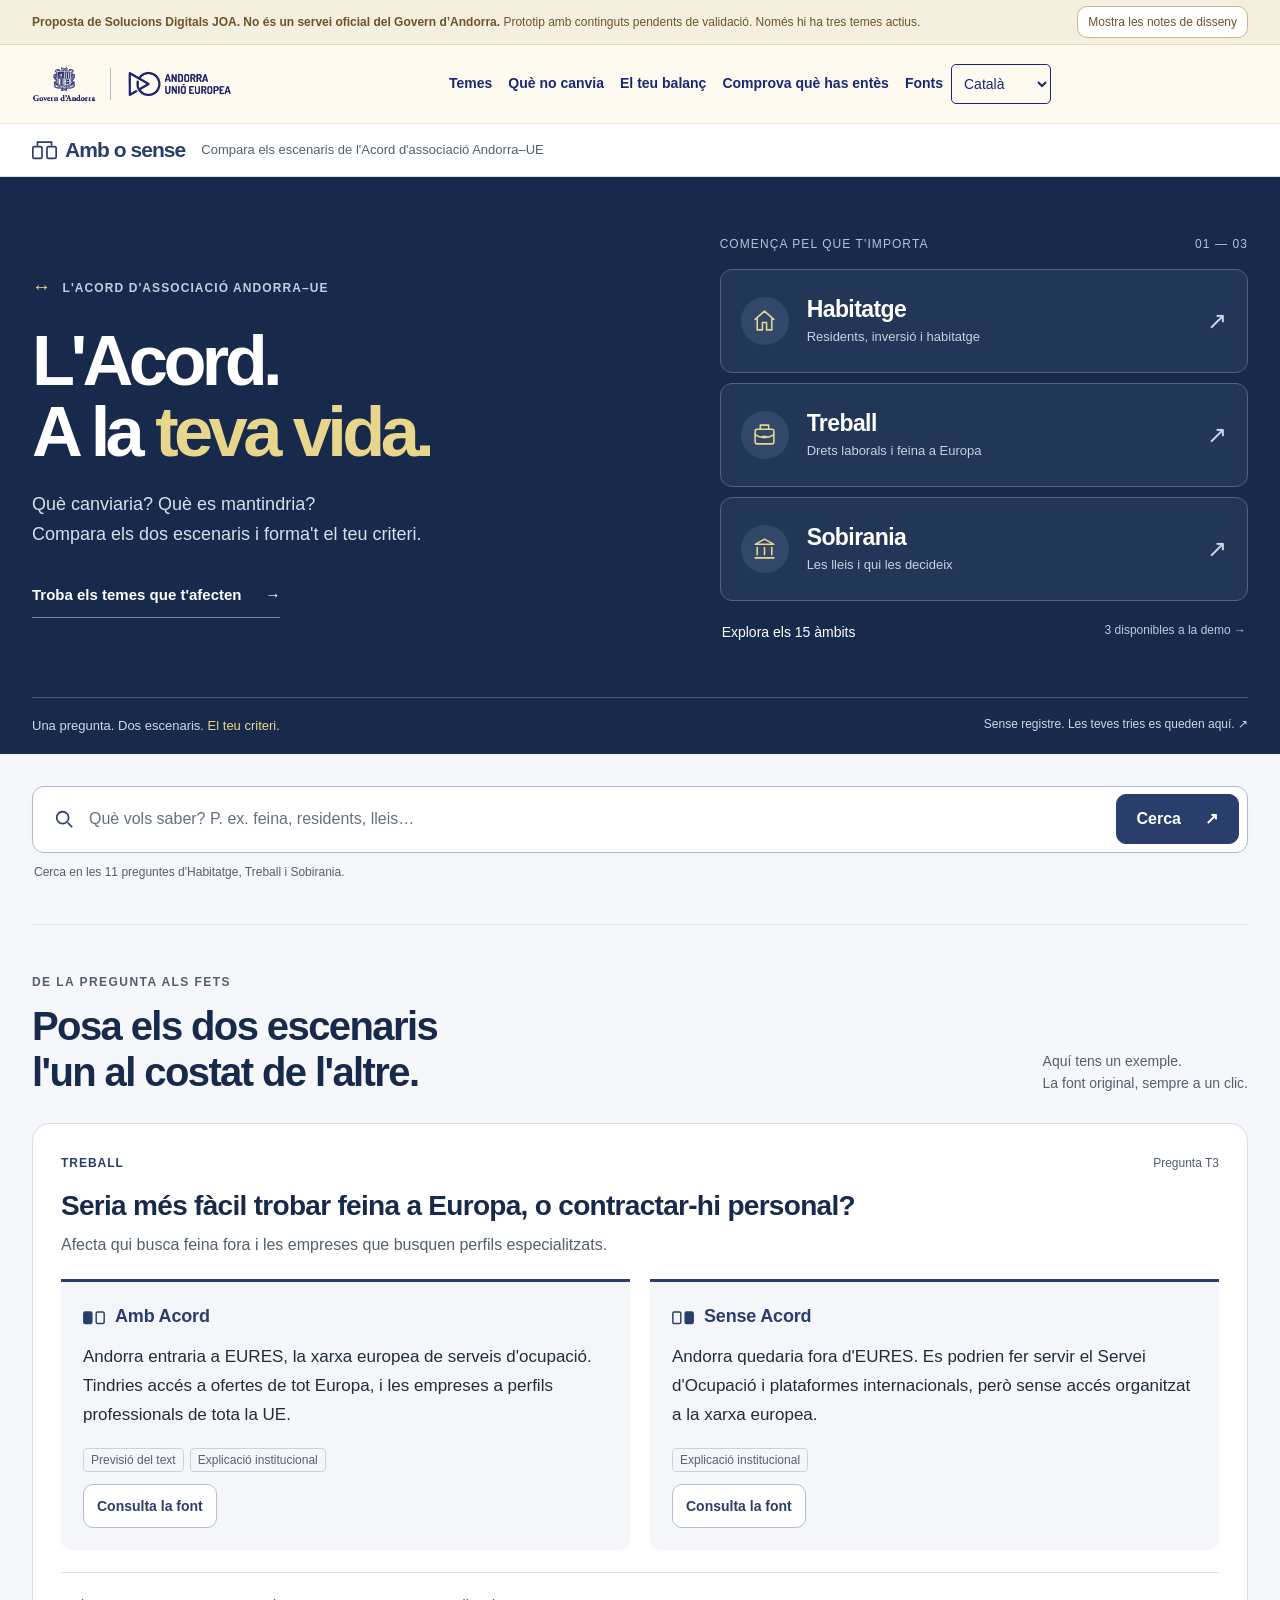
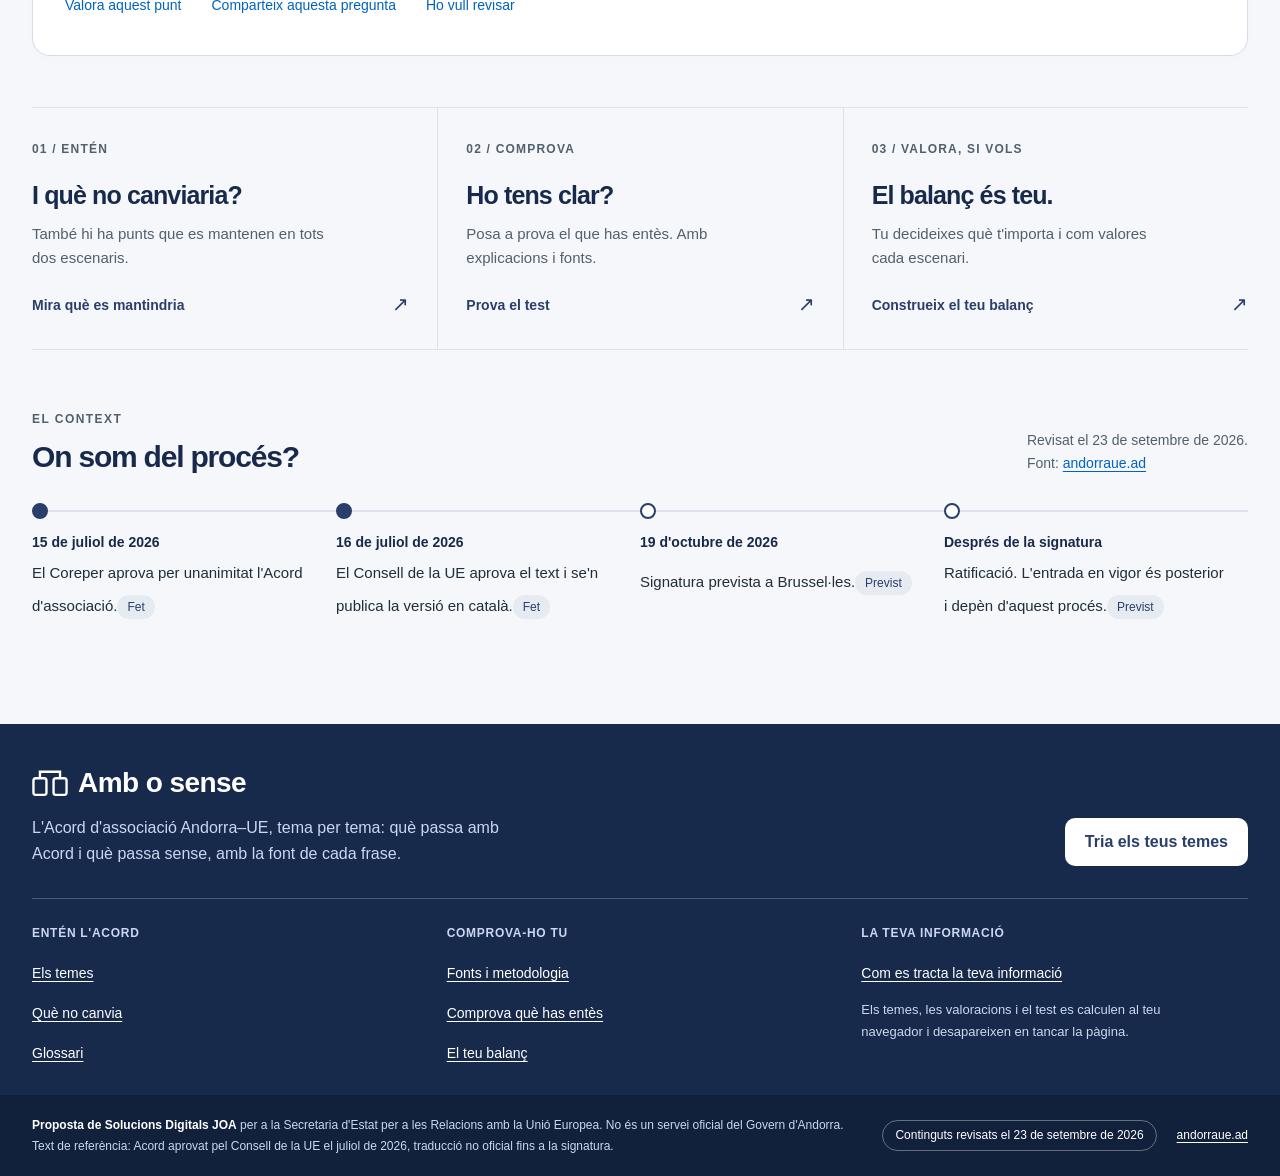
==== commit 053482ae: "Unifica el balanç i afegeix el detall de respostes i les opcions de PDF" ====
--- a/index.html
+++ b/index.html
@@ -50,7 +50,7 @@
       <nav aria-labelledby="f1"><h2 id="f1">Entén l'Acord</h2>
         <ul><li><a href="#/temes">Els temes</a></li><li><a href="#/no-canvia">Què no canvia</a></li><li><a href="#/glossari">Glossari</a></li></ul></nav>
       <nav aria-labelledby="f2"><h2 id="f2">Comprova-ho tu</h2>
-        <ul><li><a href="#/fonts">Fonts i metodologia</a></li><li><a href="#/test">Comprova què has entès</a></li><li><a href="#/resum">El teu recorregut</a></li></ul></nav>
+        <ul><li><a href="#/fonts">Fonts i metodologia</a></li><li><a href="#/test">Comprova què has entès</a></li><li><a href="#/balanc">El teu balanç</a></li></ul></nav>
       <nav aria-labelledby="f3"><h2 id="f3">La teva informació</h2>
         <ul><li><a href="#/privacitat">Com es tracta la teva informació</a></li></ul>
         <p class="foot-note">Els temes, les valoracions i el test es calculen al teu navegador i desapareixen en tancar la pàgina.</p></nav>
--- a/app.css
+++ b/app.css
@@ -519,6 +519,51 @@
   @keyframes arrive{from{opacity:0;transform:translateY(8px)}to{opacity:1;transform:translateY(0)}}
 }
 
+/* Balanç únic i document exportable */
+.balance-page .pagehead .small{font-size:14px}
+.coverage h2{font-size:22px;line-height:1.3;margin-bottom:12px}
+.rating-details{margin:40px 0 28px}
+.rating-topic{margin:28px 0}
+.rating-topic-head{padding:0 0 12px;border-bottom:2px solid var(--blau);margin-bottom:16px}
+.rating-topic-head h2{font-size:23px;line-height:1.3;color:var(--blau)}
+.rating-topic-head p{font-size:14px;color:var(--text2);margin:6px 0 0}
+.rating-item{padding:24px;background:#fff;border:1px solid var(--sep);border-radius:14px;margin-bottom:16px}
+.rating-item>h3{font-size:21px;line-height:1.35;color:var(--ink);margin-bottom:18px}
+.rating-pair{display:grid;grid-template-columns:1fr 1fr;gap:20px;margin-bottom:16px}
+.rating-scenario{min-width:0;border-top:3px solid var(--blau);padding-top:12px}
+.rating-scenario h4{font-size:17px;color:var(--blau);margin-bottom:10px}
+.personal-rating{background:var(--fons);padding:12px 14px;border-radius:8px;line-height:1.5;margin:12px 0 0}
+.personal-rating span{display:block;font-size:12px;color:var(--text2)}
+.personal-rating b{font-size:16px;display:block;margin-top:3px}
+.rating-status{font-size:13px;line-height:1.6;color:var(--avis-t);margin:4px 0 14px}
+.balance-page details h2{font-size:18px;line-height:1.4}
+.balance-page .actions{margin-top:28px}
+.export-controls>h1{font-size:36px;line-height:1.15;color:var(--ink);margin-bottom:16px}
+.export-level{margin:24px 0 20px}
+.export-option{display:flex;align-items:flex-start;gap:12px;padding:18px;border:1px solid var(--contorn);border-radius:12px;background:#fff;cursor:pointer;margin:10px 0}
+.export-option:has(input:checked){border:2px solid var(--blau);padding:17px;background:var(--sel)}
+.export-option small{display:block;font-size:14px;line-height:1.5;color:var(--text2);margin-top:4px}
+.export-option input,.export-check input{accent-color:var(--blau);width:20px;height:20px;flex:none;margin:4px 0 0}
+.export-check{display:flex;align-items:flex-start;gap:12px;min-height:48px;padding:8px 0;cursor:pointer;font-size:16px}
+.export-count{font-weight:700;font-size:15px;margin-top:20px}
+.export-controls>.btn{margin-bottom:12px}
+.preview-label{font-size:14px;letter-spacing:.04em;text-transform:uppercase;color:var(--text2);margin:36px 0 16px}
+.export-document{background:white;border:1px solid var(--sep);border-radius:14px;padding:32px}
+.report-heading{border-bottom:2px solid var(--blau);padding-bottom:16px;margin-bottom:24px}
+.report-heading h1{font-size:32px;line-height:1.2;margin-bottom:12px;color:var(--ink)}
+.report-heading p{font-size:14px;line-height:1.6}
+.report-disclaimer{font-weight:700;color:var(--avis-t)}
+.export-document .rating-pair{grid-template-columns:1fr}
+.export-document .rating-item{border:0;border-bottom:1px solid var(--sep);border-radius:0;padding:16px 0}
+.report-sources{font-size:12px;line-height:1.6;margin-top:16px;color:var(--text2)}
+.report-sources ul,.report-footer ul{padding-left:18px;margin:6px 0 0}
+.report-sources li{margin-bottom:6px;overflow-wrap:anywhere}
+.report-footer{border-top:2px solid var(--sep);padding-top:20px;margin-top:28px;font-size:12px;line-height:1.6;color:var(--text2)}
+.report-footer h2{font-size:17px;line-height:1.4;color:var(--text)}
+.report-footer li{margin-bottom:8px}
+#print-report{display:none}
+@media(max-width:600px){.rating-pair{grid-template-columns:1fr;gap:16px}.rating-item{padding:18px}.rating-item>h3{font-size:20px}.export-controls>h1{font-size:30px}.export-document{padding:20px}.report-heading h1{font-size:28px}}
+
 @media (prefers-reduced-motion:reduce){*{transition:none!important;scroll-behavior:auto!important}}
 @media print{
   *{-webkit-print-color-adjust:exact;print-color-adjust:exact}
@@ -538,3 +583,63 @@
 }
 
 [tabindex="-1"]:focus{outline:none}
+
+@page{size:A4;margin:17mm 16mm 19mm}
+@media print{
+  body.printing-report> :not(#print-report){display:none!important}
+  body.printing-report #print-report{display:block!important}
+  #print-report .export-document{border:0;border-radius:0;padding:0;color:#162238;font-size:10pt;line-height:1.5}
+  #print-report .report-heading h1{font-size:25pt}
+  #print-report .report-heading p{font-size:9pt}
+  #print-report .report-heading{break-inside:avoid}
+  #print-report .rating-topic-head{break-inside:avoid;break-after:avoid;margin-bottom:6mm}
+  #print-report .rating-topic-head h2{font-size:17pt}
+  #print-report .rating-topic-head p{font-size:9pt}
+  #print-report .rating-item{break-inside:avoid;margin:0 0 6mm;padding:3mm 0 5mm}
+  #print-report .rating-item>h3{font-size:14pt;break-after:avoid}
+  #print-report .rating-pair{display:block;margin:0}
+  #print-report .rating-scenario{break-inside:avoid;margin:0 0 5mm;padding-top:3mm}
+  #print-report .rating-scenario h4{font-size:11pt;break-after:avoid}
+  #print-report .rating-scenario .resp{font-size:10pt;line-height:1.5}
+  #print-report .personal-rating{padding:2mm 3mm}
+  #print-report .personal-rating b{font-size:10pt}
+  #print-report .personal-rating span,#print-report .rating-status{font-size:8.5pt}
+  #print-report .qual{font-size:9pt;line-height:1.5;padding:2mm 3mm}
+  #print-report .qual b,#print-report .tag{font-size:8pt}
+  #print-report .minitab{font-size:9pt;line-height:1.4}
+  #print-report .minitab caption,#print-report .note-src{font-size:8.5pt;line-height:1.4}
+  #print-report .minitab td{padding:2mm 0;font-size:9pt}
+  #print-report .report-sources{font-size:8pt;line-height:1.5}
+  #print-report .report-footer{font-size:8pt;line-height:1.5;break-inside:avoid}
+  #print-report .report-footer h2{font-size:11pt}
+  #print-report .result,#print-report .coverage{padding:4mm;margin-bottom:4mm;break-inside:avoid}
+  #print-report .result h2{font-size:17pt}
+  #print-report .result h3{font-size:13pt}
+  #print-report .result .imp-note,#print-report .coverage{font-size:9pt}
+  #print-report .brow{grid-template-columns:100px 1fr 48px}
+  #print-report .brow .bl{grid-column:auto;font-size:9pt}
+  #print-report .scale{grid-template-columns:100px 1fr 48px}
+  #print-report .scale>i{display:block}
+  #print-report .fill{border-top-width:12px}
+  #print-report .bv{font-size:12pt}
+  #print-report p{orphans:3;widows:3}
+}
+
+@media print{
+  #print-report .document-brief .rating-pair{display:grid;grid-template-columns:1fr 1fr;gap:5mm}
+  #print-report .document-brief .rating-item{padding:2mm 0 3mm;margin-bottom:3mm}
+  #print-report .document-brief .rating-item>h3{font-size:11pt;margin-bottom:3mm}
+  #print-report .document-brief .rating-scenario{margin:0}
+  #print-report .document-brief .personal-rating{margin-top:1mm}
+  #print-report .result .bars{gap:7px;margin-top:6px}
+  #print-report .result .imp-note{margin-bottom:6px}
+  #print-report .result .brow{gap:8px}
+  #print-report .report-heading{padding-bottom:10px;margin-bottom:14px}
+}
+@page{
+  @bottom-right{content:counter(page) " / " counter(pages);font-family:Arial,sans-serif;font-size:8pt;color:#52606D}
+}
+@media print{
+  #print-report .rating-pair{display:grid;grid-template-columns:1fr 1fr;align-items:start;gap:5mm}
+  #print-report .rating-status,#print-report .mante,#print-report .pendent-src{break-before:avoid}
+}
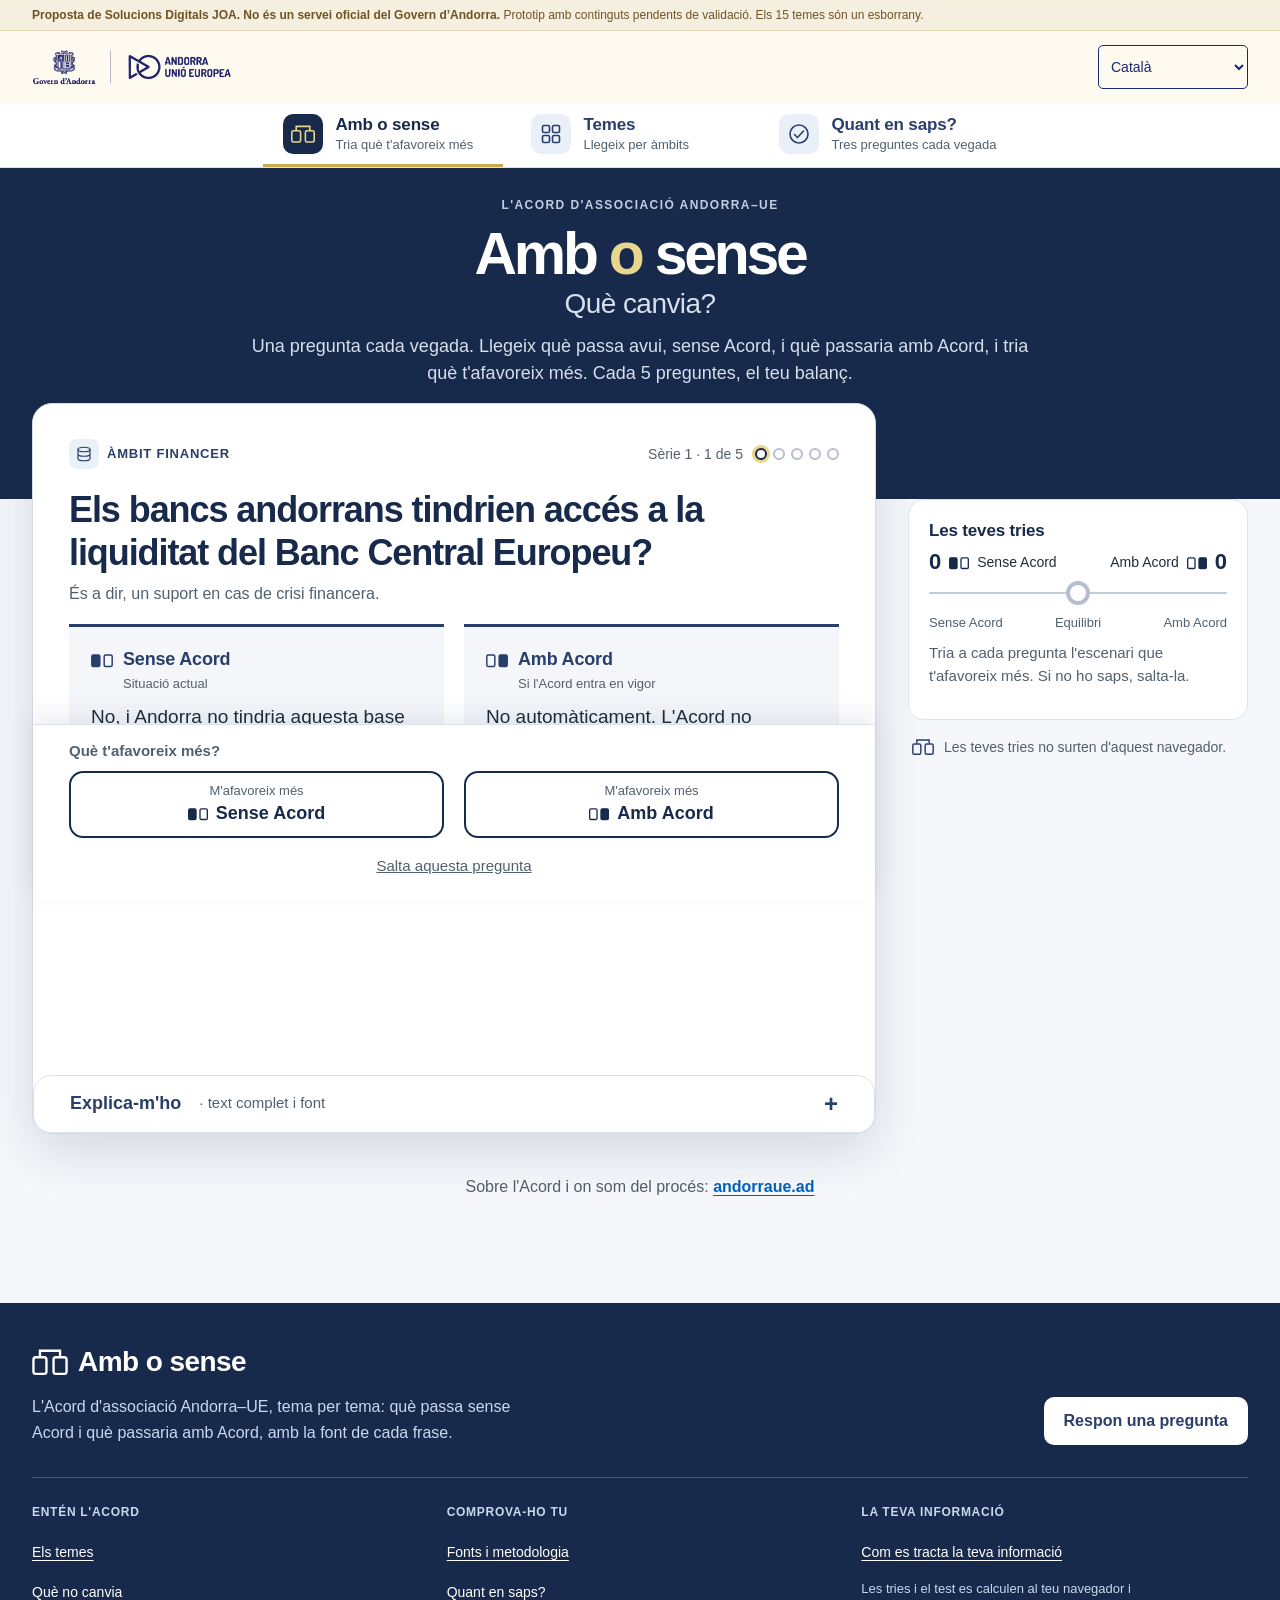
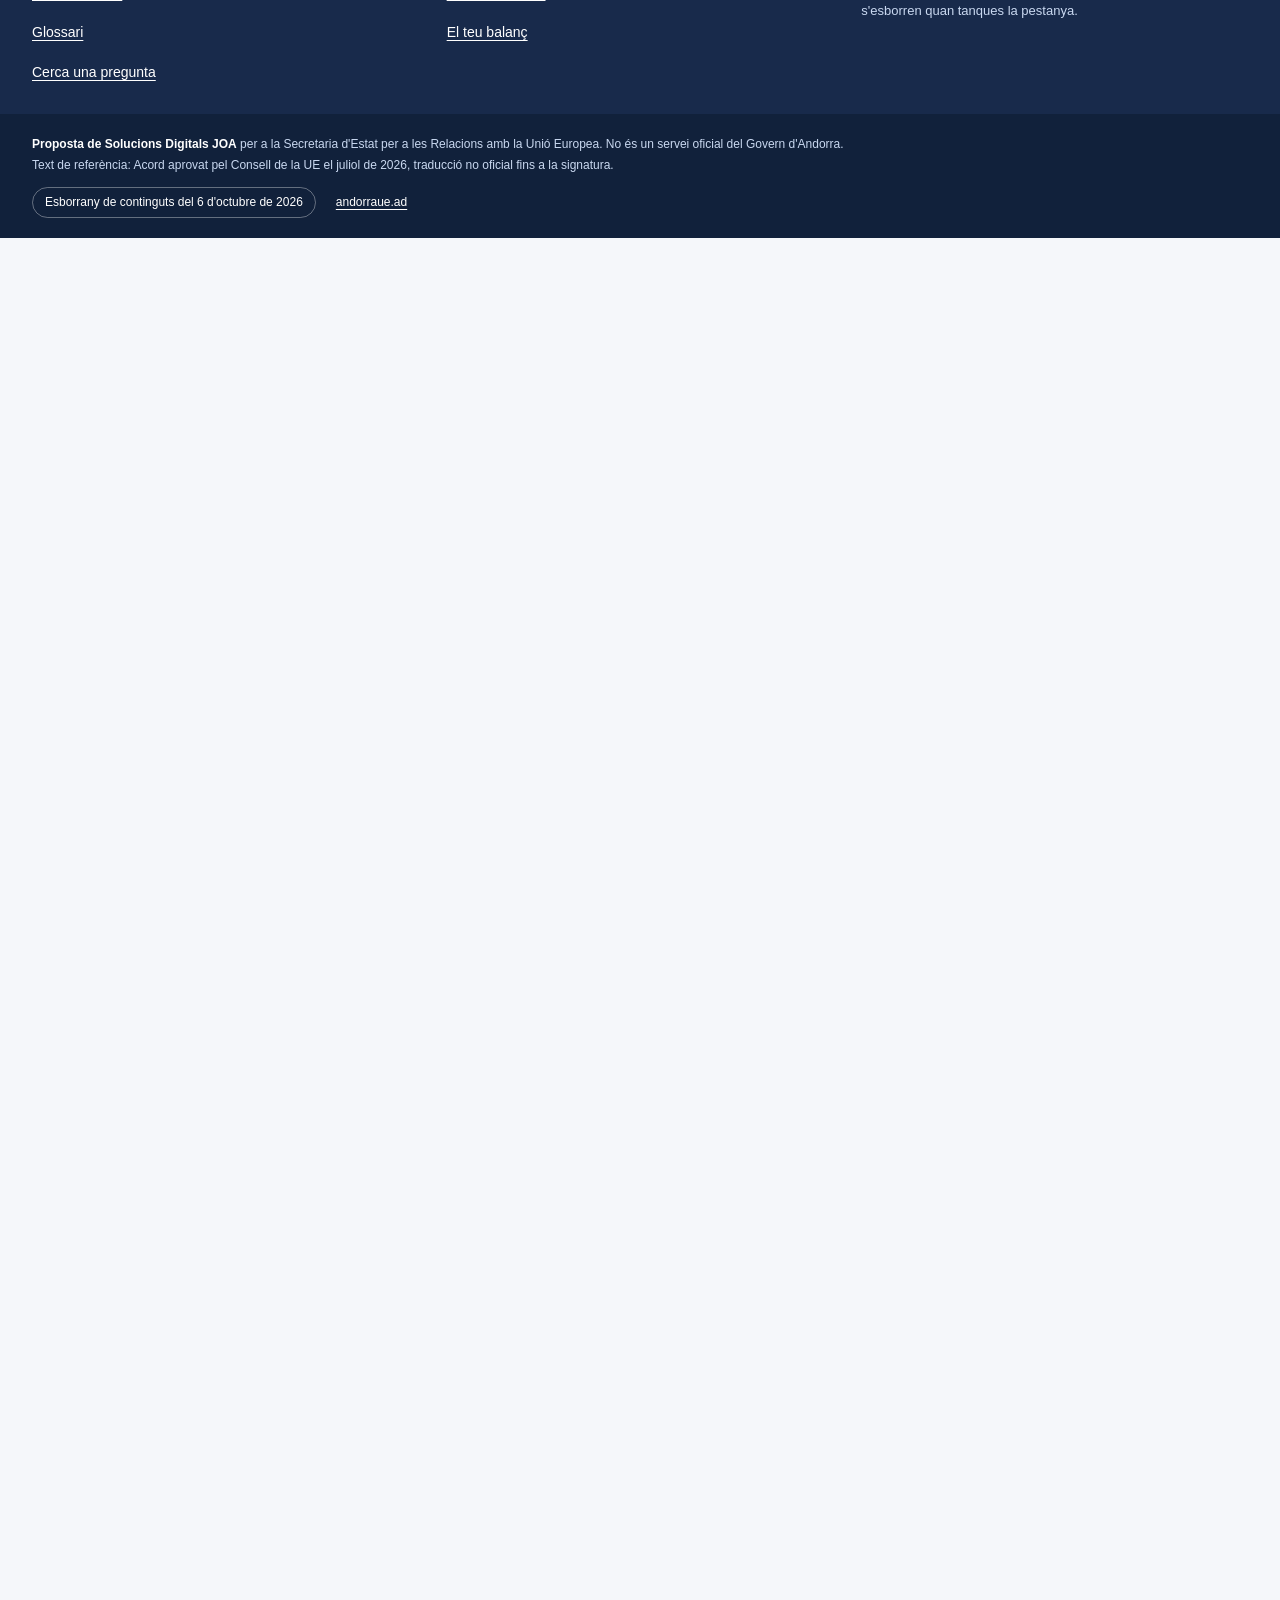
==== commit dbc8d175: "Amb o sense · versió 4" ====
--- a/index.html
+++ b/index.html
@@ -1,68 +1,3 @@
-<!doctype html>
-<html lang="ca">
-<head>
-<meta charset="utf-8">
-<meta name="viewport" content="width=device-width, initial-scale=1">
-<title>Amb o sense · L’Acord, a la teva vida</title>
-<meta name="description" content="L’Acord, a la teva vida. Compara què canviaria en habitatge, treball i sobirania, amb les fonts originals. Prototip de demostració.">
-<meta name="referrer" content="no-referrer">
-<meta name="robots" content="noindex, nofollow">
-<meta http-equiv="Content-Security-Policy" content="default-src 'self'; img-src 'self' data:; style-src 'self' 'unsafe-inline'; script-src 'self'; connect-src 'none'; form-action 'none'">
-<link rel="stylesheet" href="app.css">
-</head>
-<body>
-<a class="sr" href="#app">Vés al contingut</a>
-<div class="proto" role="note"><div class="wrap"><span><b>Proposta de Solucions Digitals JOA. No és un servei oficial del Govern d’Andorra.</b> Prototip amb continguts pendents de validació. Només hi ha tres temes actius.</span><button class="notes-toggle" data-act="notes" aria-pressed="false">Mostra les notes de disseny</button></div></div>
-<header class="top">
-  <div class="wrap bar">
-    <button class="menu-btn" aria-expanded="false" aria-controls="menu" data-act="menu"><span class="burger" aria-hidden="true"><i></i><i></i><i></i></span><span class="sr">Menú</span></button>
-    <a class="gov" href="#/" aria-label="Govern d'Andorra · Andorra Unió Europea. Inici"><img src="assets/govern-andorra-ue.png" alt="" width="375" height="75"></a>
-    <nav id="menu" aria-label="Principal">
-      <a href="#/temes" data-nav="temes">Temes</a>
-      <a href="#/no-canvia" data-nav="no-canvia">Què no canvia</a>
-      <a href="#/balanc" data-nav="balanc">El teu balanç</a>
-      <a href="#/test" data-nav="test">Comprova què has entès</a>
-      <a href="#/fonts" data-nav="fonts">Fonts</a>
-      <label class="lang"><span class="sr">Llengua</span>
-        <select aria-label="Llengua">
-          <option selected>Català</option>
-          <option disabled>Castellano · en preparació</option>
-          <option disabled>Français · en preparació</option>
-          <option disabled>Português · en preparació</option>
-          <option disabled>English · en preparació</option>
-        </select></label>
-    </nav>
-    <a class="cta" href="#/situacio">Tria els teus temes</a>
-  </div>
-  <div class="service"><div class="wrap"><a class="brand" href="#/"><svg class="mark" viewBox="0 0 30 22" aria-hidden="true"><path d="M6.5 6V1.5h17V6" fill="none" stroke="currentColor" stroke-width="2"/><rect x="1" y="7" width="11" height="14" rx="2" fill="none" stroke="currentColor" stroke-width="2"/><rect x="18" y="7" width="11" height="14" rx="2" fill="none" stroke="currentColor" stroke-width="2"/></svg><b>Amb o sense</b></a><span class="desc">Compara els escenaris de l'Acord d'associació Andorra–UE</span></div></div>
-</header>
-<main id="app" tabindex="-1"></main>
-<footer class="foot">
-  <div class="wrap">
-    <div class="foot-top">
-      <div class="foot-brand">
-        <a class="brand" href="#/"><svg class="mark" viewBox="0 0 30 22" aria-hidden="true"><path d="M6.5 6V1.5h17V6" fill="none" stroke="currentColor" stroke-width="2"/><rect x="1" y="7" width="11" height="14" rx="2" fill="none" stroke="currentColor" stroke-width="2"/><rect x="18" y="7" width="11" height="14" rx="2" fill="none" stroke="currentColor" stroke-width="2"/></svg><b>Amb o sense</b></a>
-        <p>L'Acord d'associació Andorra–UE, tema per tema: què passa amb Acord i què passa sense, amb la font de cada frase.</p>
-      </div>
-      <a class="foot-cta" href="#/situacio">Tria els teus temes</a>
-    </div>
-    <div class="foot-cols">
-      <nav aria-labelledby="f1"><h2 id="f1">Entén l'Acord</h2>
-        <ul><li><a href="#/temes">Els temes</a></li><li><a href="#/no-canvia">Què no canvia</a></li><li><a href="#/glossari">Glossari</a></li></ul></nav>
-      <nav aria-labelledby="f2"><h2 id="f2">Comprova-ho tu</h2>
-        <ul><li><a href="#/fonts">Fonts i metodologia</a></li><li><a href="#/test">Comprova què has entès</a></li><li><a href="#/balanc">El teu balanç</a></li></ul></nav>
-      <nav aria-labelledby="f3"><h2 id="f3">La teva informació</h2>
-        <ul><li><a href="#/privacitat">Com es tracta la teva informació</a></li></ul>
-        <p class="foot-note">Els temes, les valoracions i el test es calculen al teu navegador i desapareixen en tancar la pàgina.</p></nav>
-    </div>
-  </div>
-  <div class="foot-bottom"><div class="wrap">
-      <p><b>Proposta de Solucions Digitals JOA</b> per a la Secretaria d'Estat per a les Relacions amb la Unió Europea. No és un servei oficial del Govern d'Andorra.<br>
-      Text de referència: Acord aprovat pel Consell de la UE el juliol de 2026, traducció no oficial fins a la signatura.</p>
-      <p class="foot-meta"><span class="pill">Continguts revisats el 23 de setembre de 2026</span><a href="https://www.andorraue.ad/ca/" rel="noopener">andorraue.ad</a></p>
-  </div></div>
-</footer>
-<script src="data.js"></script>
-<script src="app.js"></script>
-</body>
-</html>
+<!doctype html><html lang="ca"><head><meta charset="utf-8"><meta name="robots" content="noindex, nofollow">
+<meta http-equiv="refresh" content="0; url=v4/"><title>Amb o sense</title></head>
+<body><a href="v4/">Amb o sense</a></body></html>
